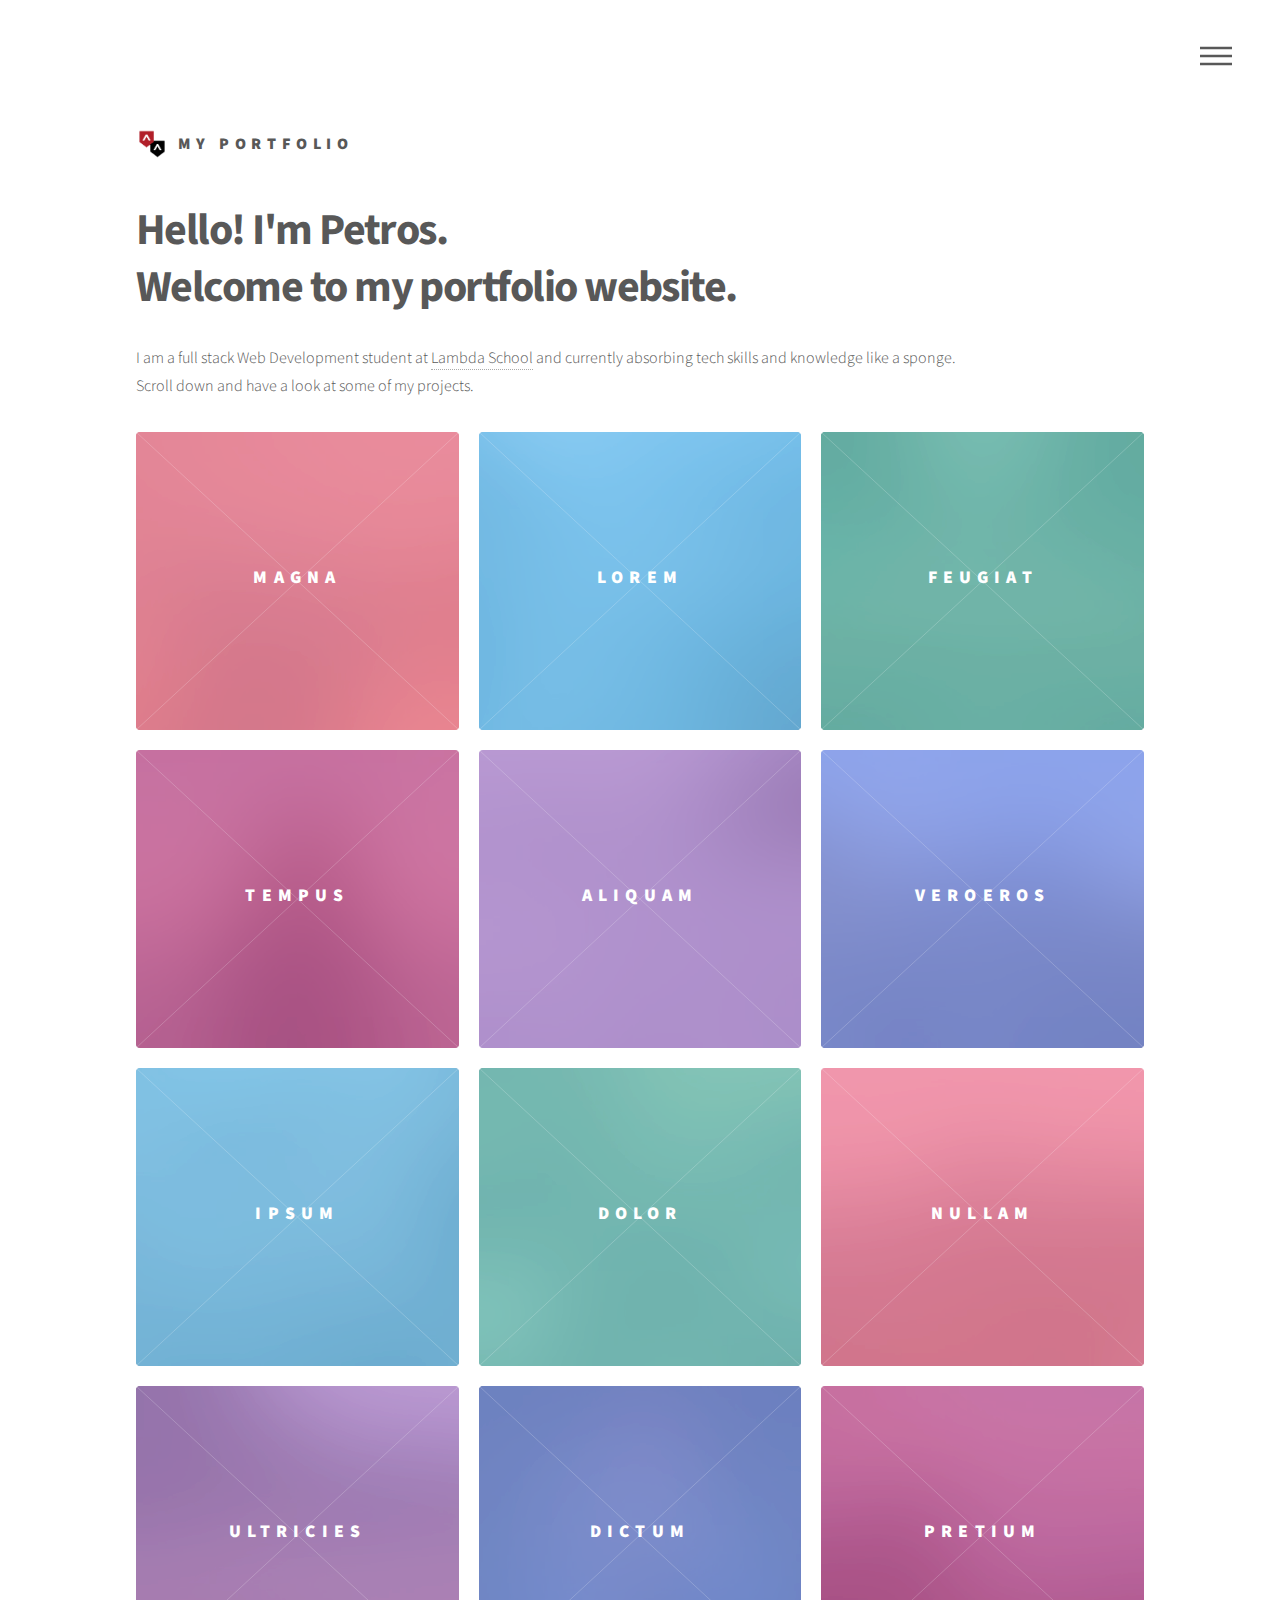
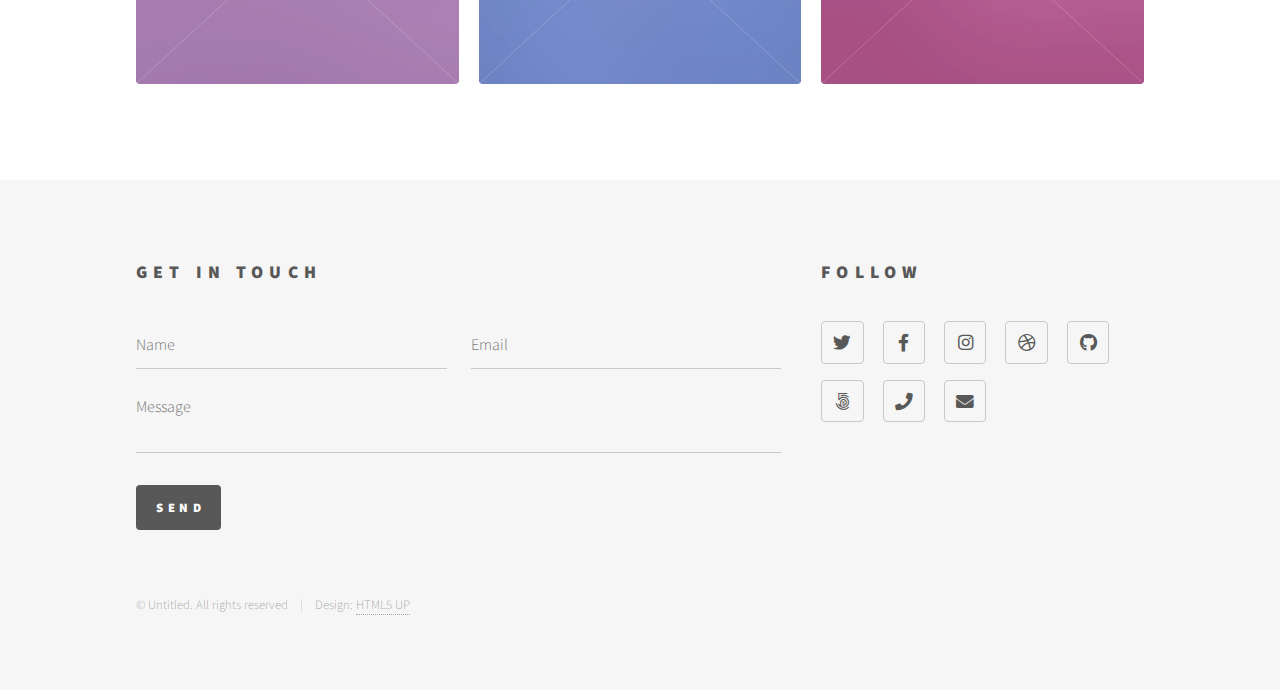
==== project/index.html @ 6c306a92 "Portfolio Website partially finished" ====
<!DOCTYPE HTML>
<!--
	Phantom by HTML5 UP
	html5up.net | @ajlkn
	Free for personal and commercial use under the CCA 3.0 license (html5up.net/license)
-->
<html>
	<head>
		<title>Petros Demetriou | My Portfolio</title>
		<meta charset="utf-8" />
		<meta name="viewport" content="width=device-width, initial-scale=1, user-scalable=no" />
		<link rel="stylesheet" href="assets/css/main.css" />
		<noscript><link rel="stylesheet" href="assets/css/noscript.css" /></noscript>
	</head>
	<body class="is-preload">
		<!-- Wrapper -->
			<div id="wrapper">

				<!-- Header -->
					<header id="header">
						<div class="inner">

							<!-- Logo -->
								<a href="index.html" class="logo">
									<span class="symbol"><img src="images/codelogo.png" alt="Logo" /></span><span class="title">My Portfolio</span>
								</a>

							<!-- Nav -->
								<nav>
									<ul>
										<li><a href="#menu">Menu</a></li>
									</ul>
								</nav>

						</div>
					</header>

				<!-- Menu -->
					<nav id="menu">
						<h2>Menu</h2>
						<ul>
							<li><a href="index.html">Home</a></li>
							<li><a href="generic.html">About</a></li>
							<li><a href="generic.html">Work</a></li>
							<!-- <li><a href="generic.html">Consequr</a></li> -->
							<li><a href="elements.html">Contact</a></li>
						</ul>
					</nav>

				<!-- Main -->
					<div id="main">
						<div class="inner">
							<header>
								<h1>Hello! I'm Petros.<br>Welcome to my portfolio website.</h1>
								<p>I am a full stack Web Development student at <a href="https://lambdaschool.com/" target="blank">Lambda School</a> and currently absorbing tech skills and knowledge like a sponge.<br>Scroll down and have a look at some of my projects.</p>
							</header>
							<section class="tiles">
								<article class="style1">
									<span class="image">
										<img src="images/pic01.jpg" alt="" />
									</span>
									<a href="generic.html">
										<h2>Magna</h2>
										<div class="content">
											<p>Sed nisl arcu euismod sit amet nisi lorem etiam dolor veroeros et feugiat.</p>
										</div>
									</a>
								</article>
								<article class="style2">
									<span class="image">
										<img src="images/pic02.jpg" alt="" />
									</span>
									<a href="generic.html">
										<h2>Lorem</h2>
										<div class="content">
											<p>Sed nisl arcu euismod sit amet nisi lorem etiam dolor veroeros et feugiat.</p>
										</div>
									</a>
								</article>
								<article class="style3">
									<span class="image">
										<img src="images/pic03.jpg" alt="" />
									</span>
									<a href="generic.html">
										<h2>Feugiat</h2>
										<div class="content">
											<p>Sed nisl arcu euismod sit amet nisi lorem etiam dolor veroeros et feugiat.</p>
										</div>
									</a>
								</article>
								<article class="style4">
									<span class="image">
										<img src="images/pic04.jpg" alt="" />
									</span>
									<a href="generic.html">
										<h2>Tempus</h2>
										<div class="content">
											<p>Sed nisl arcu euismod sit amet nisi lorem etiam dolor veroeros et feugiat.</p>
										</div>
									</a>
								</article>
								<article class="style5">
									<span class="image">
										<img src="images/pic05.jpg" alt="" />
									</span>
									<a href="generic.html">
										<h2>Aliquam</h2>
										<div class="content">
											<p>Sed nisl arcu euismod sit amet nisi lorem etiam dolor veroeros et feugiat.</p>
										</div>
									</a>
								</article>
								<article class="style6">
									<span class="image">
										<img src="images/pic06.jpg" alt="" />
									</span>
									<a href="generic.html">
										<h2>Veroeros</h2>
										<div class="content">
											<p>Sed nisl arcu euismod sit amet nisi lorem etiam dolor veroeros et feugiat.</p>
										</div>
									</a>
								</article>
								<article class="style2">
									<span class="image">
										<img src="images/pic07.jpg" alt="" />
									</span>
									<a href="generic.html">
										<h2>Ipsum</h2>
										<div class="content">
											<p>Sed nisl arcu euismod sit amet nisi lorem etiam dolor veroeros et feugiat.</p>
										</div>
									</a>
								</article>
								<article class="style3">
									<span class="image">
										<img src="images/pic08.jpg" alt="" />
									</span>
									<a href="generic.html">
										<h2>Dolor</h2>
										<div class="content">
											<p>Sed nisl arcu euismod sit amet nisi lorem etiam dolor veroeros et feugiat.</p>
										</div>
									</a>
								</article>
								<article class="style1">
									<span class="image">
										<img src="images/pic09.jpg" alt="" />
									</span>
									<a href="generic.html">
										<h2>Nullam</h2>
										<div class="content">
											<p>Sed nisl arcu euismod sit amet nisi lorem etiam dolor veroeros et feugiat.</p>
										</div>
									</a>
								</article>
								<article class="style5">
									<span class="image">
										<img src="images/pic10.jpg" alt="" />
									</span>
									<a href="generic.html">
										<h2>Ultricies</h2>
										<div class="content">
											<p>Sed nisl arcu euismod sit amet nisi lorem etiam dolor veroeros et feugiat.</p>
										</div>
									</a>
								</article>
								<article class="style6">
									<span class="image">
										<img src="images/pic11.jpg" alt="" />
									</span>
									<a href="generic.html">
										<h2>Dictum</h2>
										<div class="content">
											<p>Sed nisl arcu euismod sit amet nisi lorem etiam dolor veroeros et feugiat.</p>
										</div>
									</a>
								</article>
								<article class="style4">
									<span class="image">
										<img src="images/pic12.jpg" alt="" />
									</span>
									<a href="generic.html">
										<h2>Pretium</h2>
										<div class="content">
											<p>Sed nisl arcu euismod sit amet nisi lorem etiam dolor veroeros et feugiat.</p>
										</div>
									</a>
								</article>
							</section>
						</div>
					</div>

				<!-- Footer -->
					<footer id="footer">
						<div class="inner">
							<section>
								<h2>Get in touch</h2>
								<form method="post" action="#">
									<div class="fields">
										<div class="field half">
											<input type="text" name="name" id="name" placeholder="Name" />
										</div>
										<div class="field half">
											<input type="email" name="email" id="email" placeholder="Email" />
										</div>
										<div class="field">
											<textarea name="message" id="message" placeholder="Message"></textarea>
										</div>
									</div>
									<ul class="actions">
										<li><input type="submit" value="Send" class="primary" /></li>
									</ul>
								</form>
							</section>
							<section>
								<h2>Follow</h2>
								<ul class="icons">
									<li><a href="#" class="icon brands style2 fa-twitter"><span class="label">Twitter</span></a></li>
									<li><a href="#" class="icon brands style2 fa-facebook-f"><span class="label">Facebook</span></a></li>
									<li><a href="#" class="icon brands style2 fa-instagram"><span class="label">Instagram</span></a></li>
									<li><a href="#" class="icon brands style2 fa-dribbble"><span class="label">Dribbble</span></a></li>
									<li><a href="#" class="icon brands style2 fa-github"><span class="label">GitHub</span></a></li>
									<li><a href="#" class="icon brands style2 fa-500px"><span class="label">500px</span></a></li>
									<li><a href="#" class="icon solid style2 fa-phone"><span class="label">Phone</span></a></li>
									<li><a href="#" class="icon solid style2 fa-envelope"><span class="label">Email</span></a></li>
								</ul>
							</section>
							<ul class="copyright">
								<li>&copy; Untitled. All rights reserved</li><li>Design: <a href="http://html5up.net">HTML5 UP</a></li>
							</ul>
						</div>
					</footer>

			</div>

		<!-- Scripts -->
			<script src="assets/js/jquery.min.js"></script>
			<script src="assets/js/browser.min.js"></script>
			<script src="assets/js/breakpoints.min.js"></script>
			<script src="assets/js/util.js"></script>
			<script src="assets/js/main.js"></script>

	</body>
</html>
---- project/assets/css/main.css ----
@import url(fontawesome-all.min.css);
@import url("https://fonts.googleapis.com/css?family=Source+Sans+Pro:300,700,900");

/*
	Phantom by HTML5 UP
	html5up.net | @ajlkn
	Free for personal and commercial use under the CCA 3.0 license (html5up.net/license)
*/

html, body, div, span, applet, object,
iframe, h1, h2, h3, h4, h5, h6, p, blockquote,
pre, a, abbr, acronym, address, big, cite,
code, del, dfn, em, img, ins, kbd, q, s, samp,
small, strike, strong, sub, sup, tt, var, b,
u, i, center, dl, dt, dd, ol, ul, li, fieldset,
form, label, legend, table, caption, tbody,
tfoot, thead, tr, th, td, article, aside,
canvas, details, embed, figure, figcaption,
footer, header, hgroup, menu, nav, output, ruby,
section, summary, time, mark, audio, video {
	margin: 0;
	padding: 0;
	border: 0;
	font-size: 100%;
	font: inherit;
	vertical-align: baseline;}

article, aside, details, figcaption, figure,
footer, header, hgroup, menu, nav, section {
	display: block;}

body {
	line-height: 1;
}

ol, ul {
	list-style: none;
}

blockquote, q {
	quotes: none;
}

	blockquote:before, blockquote:after, q:before, q:after {
		content: '';
		content: none;
	}

table {
	border-collapse: collapse;
	border-spacing: 0;
}

body {
	-webkit-text-size-adjust: none;
}

mark {
	background-color: transparent;
	color: inherit;
}

input::-moz-focus-inner {
	border: 0;
	padding: 0;
}

input, select, textarea {
	-moz-appearance: none;
	-webkit-appearance: none;
	-ms-appearance: none;
	appearance: none;
}

/* Basic */

	@-ms-viewport {
		width: device-width;
	}

	body {
		-ms-overflow-style: scrollbar;
	}

	@media screen and (max-width: 480px) {

		html, body {
			min-width: 320px;
		}

	}

	html {
		box-sizing: border-box;
	}

	*, *:before, *:after {
		box-sizing: inherit;
	}

	body {
		background: #ffffff;
	}

		body.is-preload *, body.is-preload *:before, body.is-preload *:after {
			-moz-animation: none !important;
			-webkit-animation: none !important;
			-ms-animation: none !important;
			animation: none !important;
			-moz-transition: none !important;
			-webkit-transition: none !important;
			-ms-transition: none !important;
			transition: none !important;
		}

/* Type */

	body, input, select, textarea {
		color: #585858;
		font-family: "Source Sans Pro", Helvetica, sans-serif;
		font-size: 16pt;
		font-weight: 300;
		line-height: 1.75;
	}

		@media screen and (max-width: 1680px) {

			body, input, select, textarea {
				font-size: 14pt;
			}

		}

		@media screen and (max-width: 1280px) {

			body, input, select, textarea {
				font-size: 12pt;
			}

		}

	a {
		-moz-transition: border-bottom-color 0.2s ease, color 0.2s ease;
		-webkit-transition: border-bottom-color 0.2s ease, color 0.2s ease;
		-ms-transition: border-bottom-color 0.2s ease, color 0.2s ease;
		transition: border-bottom-color 0.2s ease, color 0.2s ease;
		text-decoration: none;
		color: #585858;
		border-bottom: dotted 1px rgba(88, 88, 88, 0.5);
	}

		a:hover {
			border-bottom-color: transparent;
			color: #f2849e !important;
		}

	strong, b {
		font-weight: 900;
	}

	em, i {
		font-style: italic;
	}

	p {
		margin: 0 0 2em 0;
	}

	h1 {
		font-size: 2.75em;
		font-weight: 700;
		line-height: 1.3;
		margin: 0 0 1em 0;
		letter-spacing: -0.035em;
	}

		h1 a {
			color: inherit;
		}

		@media screen and (max-width: 736px) {

			h1 {
				font-size: 2em;
				margin: 0 0 1em 0;
			}

		}

		@media screen and (max-width: 360px) {

			h1 {
				font-size: 1.75em;
			}

		}

	h2, h3, h4, h5, h6 {
		font-weight: 900;
		line-height: 1.5;
		margin: 0 0 2em 0;
		text-transform: uppercase;
		letter-spacing: 0.35em;
	}

		h2 a, h3 a, h4 a, h5 a, h6 a {
			color: inherit;
		}

	h2 {
		font-size: 1.1em;
	}

	h3 {
		font-size: 1em;
	}

	h4 {
		font-size: 0.8em;
	}

	h5 {
		font-size: 0.8em;
	}

	h6 {
		font-size: 0.8em;
	}

	@media screen and (max-width: 980px) {

		h1 br, h2 br, h3 br, h4 br, h5 br, h6 br {
			display: none;
		}

	}

	@media screen and (max-width: 736px) {

		h2 {
			font-size: 1em;
		}

		h3 {
			font-size: 0.8em;
		}

	}

	sub {
		font-size: 0.8em;
		position: relative;
		top: 0.5em;
	}

	sup {
		font-size: 0.8em;
		position: relative;
		top: -0.5em;
	}

	blockquote {
		border-left: solid 4px #c9c9c9;
		font-style: italic;
		margin: 0 0 2em 0;
		padding: 0.5em 0 0.5em 2em;
	}

	code {
		background: rgba(144, 144, 144, 0.075);
		border-radius: 4px;
		border: solid 1px #c9c9c9;
		font-family: "Courier New", monospace;
		font-size: 0.9em;
		margin: 0 0.25em;
		padding: 0.25em 0.65em;
	}

	pre {
		-webkit-overflow-scrolling: touch;
		font-family: "Courier New", monospace;
		font-size: 0.9em;
		margin: 0 0 2em 0;
	}

		pre code {
			display: block;
			line-height: 1.75;
			padding: 1em 1.5em;
			overflow-x: auto;
		}

	hr {
		border: 0;
		border-bottom: solid 1px #c9c9c9;
		margin: 2em 0;
	}

		hr.major {
			margin: 3em 0;
		}

	.align-left {
		text-align: left;
	}

	.align-center {
		text-align: center;
	}

	.align-right {
		text-align: right;
	}

/* Row */

	.row {
		display: flex;
		flex-wrap: wrap;
		box-sizing: border-box;
		align-items: stretch;
	}

		.row > * {
			box-sizing: border-box;
		}

		.row.gtr-uniform > * > :last-child {
			margin-bottom: 0;
		}

		.row.aln-left {
			justify-content: flex-start;
		}

		.row.aln-center {
			justify-content: center;
		}

		.row.aln-right {
			justify-content: flex-end;
		}

		.row.aln-top {
			align-items: flex-start;
		}

		.row.aln-middle {
			align-items: center;
		}

		.row.aln-bottom {
			align-items: flex-end;
		}

		.row > .imp {
			order: -1;
		}

		.row > .col-1 {
			width: 8.33333%;
		}

		.row > .off-1 {
			margin-left: 8.33333%;
		}

		.row > .col-2 {
			width: 16.66667%;
		}

		.row > .off-2 {
			margin-left: 16.66667%;
		}

		.row > .col-3 {
			width: 25%;
		}

		.row > .off-3 {
			margin-left: 25%;
		}

		.row > .col-4 {
			width: 33.33333%;
		}

		.row > .off-4 {
			margin-left: 33.33333%;
		}

		.row > .col-5 {
			width: 41.66667%;
		}

		.row > .off-5 {
			margin-left: 41.66667%;
		}

		.row > .col-6 {
			width: 50%;
		}

		.row > .off-6 {
			margin-left: 50%;
		}

		.row > .col-7 {
			width: 58.33333%;
		}

		.row > .off-7 {
			margin-left: 58.33333%;
		}

		.row > .col-8 {
			width: 66.66667%;
		}

		.row > .off-8 {
			margin-left: 66.66667%;
		}

		.row > .col-9 {
			width: 75%;
		}

		.row > .off-9 {
			margin-left: 75%;
		}

		.row > .col-10 {
			width: 83.33333%;
		}

		.row > .off-10 {
			margin-left: 83.33333%;
		}

		.row > .col-11 {
			width: 91.66667%;
		}

		.row > .off-11 {
			margin-left: 91.66667%;
		}

		.row > .col-12 {
			width: 100%;
		}

		.row > .off-12 {
			margin-left: 100%;
		}

		.row.gtr-0 {
			margin-top: 0;
			margin-left: 0em;
		}

			.row.gtr-0 > * {
				padding: 0 0 0 0em;
			}

			.row.gtr-0.gtr-uniform {
				margin-top: 0em;
			}

				.row.gtr-0.gtr-uniform > * {
					padding-top: 0em;
				}

		.row.gtr-25 {
			margin-top: 0;
			margin-left: -0.5em;
		}

			.row.gtr-25 > * {
				padding: 0 0 0 0.5em;
			}

			.row.gtr-25.gtr-uniform {
				margin-top: -0.5em;
			}

				.row.gtr-25.gtr-uniform > * {
					padding-top: 0.5em;
				}

		.row.gtr-50 {
			margin-top: 0;
			margin-left: -1em;
		}

			.row.gtr-50 > * {
				padding: 0 0 0 1em;
			}

			.row.gtr-50.gtr-uniform {
				margin-top: -1em;
			}

				.row.gtr-50.gtr-uniform > * {
					padding-top: 1em;
				}

		.row {
			margin-top: 0;
			margin-left: -2em;
		}

			.row > * {
				padding: 0 0 0 2em;
			}

			.row.gtr-uniform {
				margin-top: -2em;
			}

				.row.gtr-uniform > * {
					padding-top: 2em;
				}

		.row.gtr-150 {
			margin-top: 0;
			margin-left: -3em;
		}

			.row.gtr-150 > * {
				padding: 0 0 0 3em;
			}

			.row.gtr-150.gtr-uniform {
				margin-top: -3em;
			}

				.row.gtr-150.gtr-uniform > * {
					padding-top: 3em;
				}

		.row.gtr-200 {
			margin-top: 0;
			margin-left: -4em;
		}

			.row.gtr-200 > * {
				padding: 0 0 0 4em;
			}

			.row.gtr-200.gtr-uniform {
				margin-top: -4em;
			}

				.row.gtr-200.gtr-uniform > * {
					padding-top: 4em;
				}

		@media screen and (max-width: 1680px) {

			.row {
				display: flex;
				flex-wrap: wrap;
				box-sizing: border-box;
				align-items: stretch;
			}

				.row > * {
					box-sizing: border-box;
				}

				.row.gtr-uniform > * > :last-child {
					margin-bottom: 0;
				}

				.row.aln-left {
					justify-content: flex-start;
				}

				.row.aln-center {
					justify-content: center;
				}

				.row.aln-right {
					justify-content: flex-end;
				}

				.row.aln-top {
					align-items: flex-start;
				}

				.row.aln-middle {
					align-items: center;
				}

				.row.aln-bottom {
					align-items: flex-end;
				}

				.row > .imp-xlarge {
					order: -1;
				}

				.row > .col-1-xlarge {
					width: 8.33333%;
				}

				.row > .off-1-xlarge {
					margin-left: 8.33333%;
				}

				.row > .col-2-xlarge {
					width: 16.66667%;
				}

				.row > .off-2-xlarge {
					margin-left: 16.66667%;
				}

				.row > .col-3-xlarge {
					width: 25%;
				}

				.row > .off-3-xlarge {
					margin-left: 25%;
				}

				.row > .col-4-xlarge {
					width: 33.33333%;
				}

				.row > .off-4-xlarge {
					margin-left: 33.33333%;
				}

				.row > .col-5-xlarge {
					width: 41.66667%;
				}

				.row > .off-5-xlarge {
					margin-left: 41.66667%;
				}

				.row > .col-6-xlarge {
					width: 50%;
				}

				.row > .off-6-xlarge {
					margin-left: 50%;
				}

				.row > .col-7-xlarge {
					width: 58.33333%;
				}

				.row > .off-7-xlarge {
					margin-left: 58.33333%;
				}

				.row > .col-8-xlarge {
					width: 66.66667%;
				}

				.row > .off-8-xlarge {
					margin-left: 66.66667%;
				}

				.row > .col-9-xlarge {
					width: 75%;
				}

				.row > .off-9-xlarge {
					margin-left: 75%;
				}

				.row > .col-10-xlarge {
					width: 83.33333%;
				}

				.row > .off-10-xlarge {
					margin-left: 83.33333%;
				}

				.row > .col-11-xlarge {
					width: 91.66667%;
				}

				.row > .off-11-xlarge {
					margin-left: 91.66667%;
				}

				.row > .col-12-xlarge {
					width: 100%;
				}

				.row > .off-12-xlarge {
					margin-left: 100%;
				}

				.row.gtr-0 {
					margin-top: 0;
					margin-left: 0em;
				}

					.row.gtr-0 > * {
						padding: 0 0 0 0em;
					}

					.row.gtr-0.gtr-uniform {
						margin-top: 0em;
					}

						.row.gtr-0.gtr-uniform > * {
							padding-top: 0em;
						}

				.row.gtr-25 {
					margin-top: 0;
					margin-left: -0.5em;
				}

					.row.gtr-25 > * {
						padding: 0 0 0 0.5em;
					}

					.row.gtr-25.gtr-uniform {
						margin-top: -0.5em;
					}

						.row.gtr-25.gtr-uniform > * {
							padding-top: 0.5em;
						}

				.row.gtr-50 {
					margin-top: 0;
					margin-left: -1em;
				}

					.row.gtr-50 > * {
						padding: 0 0 0 1em;
					}

					.row.gtr-50.gtr-uniform {
						margin-top: -1em;
					}

						.row.gtr-50.gtr-uniform > * {
							padding-top: 1em;
						}

				.row {
					margin-top: 0;
					margin-left: -2em;
				}

					.row > * {
						padding: 0 0 0 2em;
					}

					.row.gtr-uniform {
						margin-top: -2em;
					}

						.row.gtr-uniform > * {
							padding-top: 2em;
						}

				.row.gtr-150 {
					margin-top: 0;
					margin-left: -3em;
				}

					.row.gtr-150 > * {
						padding: 0 0 0 3em;
					}

					.row.gtr-150.gtr-uniform {
						margin-top: -3em;
					}

						.row.gtr-150.gtr-uniform > * {
							padding-top: 3em;
						}

				.row.gtr-200 {
					margin-top: 0;
					margin-left: -4em;
				}

					.row.gtr-200 > * {
						padding: 0 0 0 4em;
					}

					.row.gtr-200.gtr-uniform {
						margin-top: -4em;
					}

						.row.gtr-200.gtr-uniform > * {
							padding-top: 4em;
						}

		}

		@media screen and (max-width: 1280px) {

			.row {
				display: flex;
				flex-wrap: wrap;
				box-sizing: border-box;
				align-items: stretch;
			}

				.row > * {
					box-sizing: border-box;
				}

				.row.gtr-uniform > * > :last-child {
					margin-bottom: 0;
				}

				.row.aln-left {
					justify-content: flex-start;
				}

				.row.aln-center {
					justify-content: center;
				}

				.row.aln-right {
					justify-content: flex-end;
				}

				.row.aln-top {
					align-items: flex-start;
				}

				.row.aln-middle {
					align-items: center;
				}

				.row.aln-bottom {
					align-items: flex-end;
				}

				.row > .imp-large {
					order: -1;
				}

				.row > .col-1-large {
					width: 8.33333%;
				}

				.row > .off-1-large {
					margin-left: 8.33333%;
				}

				.row > .col-2-large {
					width: 16.66667%;
				}

				.row > .off-2-large {
					margin-left: 16.66667%;
				}

				.row > .col-3-large {
					width: 25%;
				}

				.row > .off-3-large {
					margin-left: 25%;
				}

				.row > .col-4-large {
					width: 33.33333%;
				}

				.row > .off-4-large {
					margin-left: 33.33333%;
				}

				.row > .col-5-large {
					width: 41.66667%;
				}

				.row > .off-5-large {
					margin-left: 41.66667%;
				}

				.row > .col-6-large {
					width: 50%;
				}

				.row > .off-6-large {
					margin-left: 50%;
				}

				.row > .col-7-large {
					width: 58.33333%;
				}

				.row > .off-7-large {
					margin-left: 58.33333%;
				}

				.row > .col-8-large {
					width: 66.66667%;
				}

				.row > .off-8-large {
					margin-left: 66.66667%;
				}

				.row > .col-9-large {
					width: 75%;
				}

				.row > .off-9-large {
					margin-left: 75%;
				}

				.row > .col-10-large {
					width: 83.33333%;
				}

				.row > .off-10-large {
					margin-left: 83.33333%;
				}

				.row > .col-11-large {
					width: 91.66667%;
				}

				.row > .off-11-large {
					margin-left: 91.66667%;
				}

				.row > .col-12-large {
					width: 100%;
				}

				.row > .off-12-large {
					margin-left: 100%;
				}

				.row.gtr-0 {
					margin-top: 0;
					margin-left: 0em;
				}

					.row.gtr-0 > * {
						padding: 0 0 0 0em;
					}

					.row.gtr-0.gtr-uniform {
						margin-top: 0em;
					}

						.row.gtr-0.gtr-uniform > * {
							padding-top: 0em;
						}

				.row.gtr-25 {
					margin-top: 0;
					margin-left: -0.5em;
				}

					.row.gtr-25 > * {
						padding: 0 0 0 0.5em;
					}

					.row.gtr-25.gtr-uniform {
						margin-top: -0.5em;
					}

						.row.gtr-25.gtr-uniform > * {
							padding-top: 0.5em;
						}

				.row.gtr-50 {
					margin-top: 0;
					margin-left: -1em;
				}

					.row.gtr-50 > * {
						padding: 0 0 0 1em;
					}

					.row.gtr-50.gtr-uniform {
						margin-top: -1em;
					}

						.row.gtr-50.gtr-uniform > * {
							padding-top: 1em;
						}

				.row {
					margin-top: 0;
					margin-left: -2em;
				}

					.row > * {
						padding: 0 0 0 2em;
					}

					.row.gtr-uniform {
						margin-top: -2em;
					}

						.row.gtr-uniform > * {
							padding-top: 2em;
						}

				.row.gtr-150 {
					margin-top: 0;
					margin-left: -3em;
				}

					.row.gtr-150 > * {
						padding: 0 0 0 3em;
					}

					.row.gtr-150.gtr-uniform {
						margin-top: -3em;
					}

						.row.gtr-150.gtr-uniform > * {
							padding-top: 3em;
						}

				.row.gtr-200 {
					margin-top: 0;
					margin-left: -4em;
				}

					.row.gtr-200 > * {
						padding: 0 0 0 4em;
					}

					.row.gtr-200.gtr-uniform {
						margin-top: -4em;
					}

						.row.gtr-200.gtr-uniform > * {
							padding-top: 4em;
						}

		}

		@media screen and (max-width: 980px) {

			.row {
				display: flex;
				flex-wrap: wrap;
				box-sizing: border-box;
				align-items: stretch;
			}

				.row > * {
					box-sizing: border-box;
				}

				.row.gtr-uniform > * > :last-child {
					margin-bottom: 0;
				}

				.row.aln-left {
					justify-content: flex-start;
				}

				.row.aln-center {
					justify-content: center;
				}

				.row.aln-right {
					justify-content: flex-end;
				}

				.row.aln-top {
					align-items: flex-start;
				}

				.row.aln-middle {
					align-items: center;
				}

				.row.aln-bottom {
					align-items: flex-end;
				}

				.row > .imp-medium {
					order: -1;
				}

				.row > .col-1-medium {
					width: 8.33333%;
				}

				.row > .off-1-medium {
					margin-left: 8.33333%;
				}

				.row > .col-2-medium {
					width: 16.66667%;
				}

				.row > .off-2-medium {
					margin-left: 16.66667%;
				}

				.row > .col-3-medium {
					width: 25%;
				}

				.row > .off-3-medium {
					margin-left: 25%;
				}

				.row > .col-4-medium {
					width: 33.33333%;
				}

				.row > .off-4-medium {
					margin-left: 33.33333%;
				}

				.row > .col-5-medium {
					width: 41.66667%;
				}

				.row > .off-5-medium {
					margin-left: 41.66667%;
				}

				.row > .col-6-medium {
					width: 50%;
				}

				.row > .off-6-medium {
					margin-left: 50%;
				}

				.row > .col-7-medium {
					width: 58.33333%;
				}

				.row > .off-7-medium {
					margin-left: 58.33333%;
				}

				.row > .col-8-medium {
					width: 66.66667%;
				}

				.row > .off-8-medium {
					margin-left: 66.66667%;
				}

				.row > .col-9-medium {
					width: 75%;
				}

				.row > .off-9-medium {
					margin-left: 75%;
				}

				.row > .col-10-medium {
					width: 83.33333%;
				}

				.row > .off-10-medium {
					margin-left: 83.33333%;
				}

				.row > .col-11-medium {
					width: 91.66667%;
				}

				.row > .off-11-medium {
					margin-left: 91.66667%;
				}

				.row > .col-12-medium {
					width: 100%;
				}

				.row > .off-12-medium {
					margin-left: 100%;
				}

				.row.gtr-0 {
					margin-top: 0;
					margin-left: 0em;
				}

					.row.gtr-0 > * {
						padding: 0 0 0 0em;
					}

					.row.gtr-0.gtr-uniform {
						margin-top: 0em;
					}

						.row.gtr-0.gtr-uniform > * {
							padding-top: 0em;
						}

				.row.gtr-25 {
					margin-top: 0;
					margin-left: -0.375em;
				}

					.row.gtr-25 > * {
						padding: 0 0 0 0.375em;
					}

					.row.gtr-25.gtr-uniform {
						margin-top: -0.375em;
					}

						.row.gtr-25.gtr-uniform > * {
							padding-top: 0.375em;
						}

				.row.gtr-50 {
					margin-top: 0;
					margin-left: -0.75em;
				}

					.row.gtr-50 > * {
						padding: 0 0 0 0.75em;
					}

					.row.gtr-50.gtr-uniform {
						margin-top: -0.75em;
					}

						.row.gtr-50.gtr-uniform > * {
							padding-top: 0.75em;
						}

				.row {
					margin-top: 0;
					margin-left: -1.5em;
				}

					.row > * {
						padding: 0 0 0 1.5em;
					}

					.row.gtr-uniform {
						margin-top: -1.5em;
					}

						.row.gtr-uniform > * {
							padding-top: 1.5em;
						}

				.row.gtr-150 {
					margin-top: 0;
					margin-left: -2.25em;
				}

					.row.gtr-150 > * {
						padding: 0 0 0 2.25em;
					}

					.row.gtr-150.gtr-uniform {
						margin-top: -2.25em;
					}

						.row.gtr-150.gtr-uniform > * {
							padding-top: 2.25em;
						}

				.row.gtr-200 {
					margin-top: 0;
					margin-left: -3em;
				}

					.row.gtr-200 > * {
						padding: 0 0 0 3em;
					}

					.row.gtr-200.gtr-uniform {
						margin-top: -3em;
					}

						.row.gtr-200.gtr-uniform > * {
							padding-top: 3em;
						}

		}

		@media screen and (max-width: 736px) {

			.row {
				display: flex;
				flex-wrap: wrap;
				box-sizing: border-box;
				align-items: stretch;
			}

				.row > * {
					box-sizing: border-box;
				}

				.row.gtr-uniform > * > :last-child {
					margin-bottom: 0;
				}

				.row.aln-left {
					justify-content: flex-start;
				}

				.row.aln-center {
					justify-content: center;
				}

				.row.aln-right {
					justify-content: flex-end;
				}

				.row.aln-top {
					align-items: flex-start;
				}

				.row.aln-middle {
					align-items: center;
				}

				.row.aln-bottom {
					align-items: flex-end;
				}

				.row > .imp-small {
					order: -1;
				}

				.row > .col-1-small {
					width: 8.33333%;
				}

				.row > .off-1-small {
					margin-left: 8.33333%;
				}

				.row > .col-2-small {
					width: 16.66667%;
				}

				.row > .off-2-small {
					margin-left: 16.66667%;
				}

				.row > .col-3-small {
					width: 25%;
				}

				.row > .off-3-small {
					margin-left: 25%;
				}

				.row > .col-4-small {
					width: 33.33333%;
				}

				.row > .off-4-small {
					margin-left: 33.33333%;
				}

				.row > .col-5-small {
					width: 41.66667%;
				}

				.row > .off-5-small {
					margin-left: 41.66667%;
				}

				.row > .col-6-small {
					width: 50%;
				}

				.row > .off-6-small {
					margin-left: 50%;
				}

				.row > .col-7-small {
					width: 58.33333%;
				}

				.row > .off-7-small {
					margin-left: 58.33333%;
				}

				.row > .col-8-small {
					width: 66.66667%;
				}

				.row > .off-8-small {
					margin-left: 66.66667%;
				}

				.row > .col-9-small {
					width: 75%;
				}

				.row > .off-9-small {
					margin-left: 75%;
				}

				.row > .col-10-small {
					width: 83.33333%;
				}

				.row > .off-10-small {
					margin-left: 83.33333%;
				}

				.row > .col-11-small {
					width: 91.66667%;
				}

				.row > .off-11-small {
					margin-left: 91.66667%;
				}

				.row > .col-12-small {
					width: 100%;
				}

				.row > .off-12-small {
					margin-left: 100%;
				}

				.row.gtr-0 {
					margin-top: 0;
					margin-left: 0em;
				}

					.row.gtr-0 > * {
						padding: 0 0 0 0em;
					}

					.row.gtr-0.gtr-uniform {
						margin-top: 0em;
					}

						.row.gtr-0.gtr-uniform > * {
							padding-top: 0em;
						}

				.row.gtr-25 {
					margin-top: 0;
					margin-left: -0.25em;
				}

					.row.gtr-25 > * {
						padding: 0 0 0 0.25em;
					}

					.row.gtr-25.gtr-uniform {
						margin-top: -0.25em;
					}

						.row.gtr-25.gtr-uniform > * {
							padding-top: 0.25em;
						}

				.row.gtr-50 {
					margin-top: 0;
					margin-left: -0.5em;
				}

					.row.gtr-50 > * {
						padding: 0 0 0 0.5em;
					}

					.row.gtr-50.gtr-uniform {
						margin-top: -0.5em;
					}

						.row.gtr-50.gtr-uniform > * {
							padding-top: 0.5em;
						}

				.row {
					margin-top: 0;
					margin-left: -1em;
				}

					.row > * {
						padding: 0 0 0 1em;
					}

					.row.gtr-uniform {
						margin-top: -1em;
					}

						.row.gtr-uniform > * {
							padding-top: 1em;
						}

				.row.gtr-150 {
					margin-top: 0;
					margin-left: -1.5em;
				}

					.row.gtr-150 > * {
						padding: 0 0 0 1.5em;
					}

					.row.gtr-150.gtr-uniform {
						margin-top: -1.5em;
					}

						.row.gtr-150.gtr-uniform > * {
							padding-top: 1.5em;
						}

				.row.gtr-200 {
					margin-top: 0;
					margin-left: -2em;
				}

					.row.gtr-200 > * {
						padding: 0 0 0 2em;
					}

					.row.gtr-200.gtr-uniform {
						margin-top: -2em;
					}

						.row.gtr-200.gtr-uniform > * {
							padding-top: 2em;
						}

		}

		@media screen and (max-width: 480px) {

			.row {
				display: flex;
				flex-wrap: wrap;
				box-sizing: border-box;
				align-items: stretch;
			}

				.row > * {
					box-sizing: border-box;
				}

				.row.gtr-uniform > * > :last-child {
					margin-bottom: 0;
				}

				.row.aln-left {
					justify-content: flex-start;
				}

				.row.aln-center {
					justify-content: center;
				}

				.row.aln-right {
					justify-content: flex-end;
				}

				.row.aln-top {
					align-items: flex-start;
				}

				.row.aln-middle {
					align-items: center;
				}

				.row.aln-bottom {
					align-items: flex-end;
				}

				.row > .imp-xsmall {
					order: -1;
				}

				.row > .col-1-xsmall {
					width: 8.33333%;
				}

				.row > .off-1-xsmall {
					margin-left: 8.33333%;
				}

				.row > .col-2-xsmall {
					width: 16.66667%;
				}

				.row > .off-2-xsmall {
					margin-left: 16.66667%;
				}

				.row > .col-3-xsmall {
					width: 25%;
				}

				.row > .off-3-xsmall {
					margin-left: 25%;
				}

				.row > .col-4-xsmall {
					width: 33.33333%;
				}

				.row > .off-4-xsmall {
					margin-left: 33.33333%;
				}

				.row > .col-5-xsmall {
					width: 41.66667%;
				}

				.row > .off-5-xsmall {
					margin-left: 41.66667%;
				}

				.row > .col-6-xsmall {
					width: 50%;
				}

				.row > .off-6-xsmall {
					margin-left: 50%;
				}

				.row > .col-7-xsmall {
					width: 58.33333%;
				}

				.row > .off-7-xsmall {
					margin-left: 58.33333%;
				}

				.row > .col-8-xsmall {
					width: 66.66667%;
				}

				.row > .off-8-xsmall {
					margin-left: 66.66667%;
				}

				.row > .col-9-xsmall {
					width: 75%;
				}

				.row > .off-9-xsmall {
					margin-left: 75%;
				}

				.row > .col-10-xsmall {
					width: 83.33333%;
				}

				.row > .off-10-xsmall {
					margin-left: 83.33333%;
				}

				.row > .col-11-xsmall {
					width: 91.66667%;
				}

				.row > .off-11-xsmall {
					margin-left: 91.66667%;
				}

				.row > .col-12-xsmall {
					width: 100%;
				}

				.row > .off-12-xsmall {
					margin-left: 100%;
				}

				.row.gtr-0 {
					margin-top: 0;
					margin-left: 0em;
				}

					.row.gtr-0 > * {
						padding: 0 0 0 0em;
					}

					.row.gtr-0.gtr-uniform {
						margin-top: 0em;
					}

						.row.gtr-0.gtr-uniform > * {
							padding-top: 0em;
						}

				.row.gtr-25 {
					margin-top: 0;
					margin-left: -0.25em;
				}

					.row.gtr-25 > * {
						padding: 0 0 0 0.25em;
					}

					.row.gtr-25.gtr-uniform {
						margin-top: -0.25em;
					}

						.row.gtr-25.gtr-uniform > * {
							padding-top: 0.25em;
						}

				.row.gtr-50 {
					margin-top: 0;
					margin-left: -0.5em;
				}

					.row.gtr-50 > * {
						padding: 0 0 0 0.5em;
					}

					.row.gtr-50.gtr-uniform {
						margin-top: -0.5em;
					}

						.row.gtr-50.gtr-uniform > * {
							padding-top: 0.5em;
						}

				.row {
					margin-top: 0;
					margin-left: -1em;
				}

					.row > * {
						padding: 0 0 0 1em;
					}

					.row.gtr-uniform {
						margin-top: -1em;
					}

						.row.gtr-uniform > * {
							padding-top: 1em;
						}

				.row.gtr-150 {
					margin-top: 0;
					margin-left: -1.5em;
				}

					.row.gtr-150 > * {
						padding: 0 0 0 1.5em;
					}

					.row.gtr-150.gtr-uniform {
						margin-top: -1.5em;
					}

						.row.gtr-150.gtr-uniform > * {
							padding-top: 1.5em;
						}

				.row.gtr-200 {
					margin-top: 0;
					margin-left: -2em;
				}

					.row.gtr-200 > * {
						padding: 0 0 0 2em;
					}

					.row.gtr-200.gtr-uniform {
						margin-top: -2em;
					}

						.row.gtr-200.gtr-uniform > * {
							padding-top: 2em;
						}

		}

/* Section/Article */

	section.special, article.special {
		text-align: center;
	}

	header p {
		margin-top: -1em;
	}

	@media screen and (max-width: 736px) {

		header p {
			margin-top: 0;
		}

	}

/* Icon */

	.icon {
		text-decoration: none;
		border-bottom: none;
		position: relative;
	}

		.icon:before {
			-moz-osx-font-smoothing: grayscale;
			-webkit-font-smoothing: antialiased;
			display: inline-block;
			font-style: normal;
			font-variant: normal;
			text-rendering: auto;
			line-height: 1;
			text-transform: none !important;
			font-family: 'Font Awesome 5 Free';
			font-weight: 400;
		}

		.icon > .label {
			display: none;
		}

		.icon:before {
			line-height: inherit;
		}

		.icon.solid:before {
			font-weight: 900;
		}

		.icon.brands:before {
			font-family: 'Font Awesome 5 Brands';
		}

		.icon.style2 {
			-moz-transition: background-color 0.2s ease-in-out, color 0.2s ease-in-out, border-color 0.2s ease-in-out;
			-webkit-transition: background-color 0.2s ease-in-out, color 0.2s ease-in-out, border-color 0.2s ease-in-out;
			-ms-transition: background-color 0.2s ease-in-out, color 0.2s ease-in-out, border-color 0.2s ease-in-out;
			transition: background-color 0.2s ease-in-out, color 0.2s ease-in-out, border-color 0.2s ease-in-out;
			background-color: transparent;
			border: solid 1px #c9c9c9;
			border-radius: 4px;
			width: 2.65em;
			height: 2.65em;
			display: inline-block;
			text-align: center;
			line-height: 2.65em;
			color: inherit;
		}

			.icon.style2:before {
				font-size: 1.1em;
			}

			.icon.style2:hover {
				color: #f2849e;
				border-color: #f2849e;
			}

			.icon.style2:active {
				background-color: rgba(242, 132, 158, 0.1);
			}

/* List */

	ol {
		list-style: decimal;
		margin: 0 0 2em 0;
		padding-left: 1.25em;
	}

		ol li {
			padding-left: 0.25em;
		}

	ul {
		list-style: disc;
		margin: 0 0 2em 0;
		padding-left: 1em;
	}

		ul li {
			padding-left: 0.5em;
		}

		ul.alt {
			list-style: none;
			padding-left: 0;
		}

			ul.alt li {
				border-top: solid 1px #c9c9c9;
				padding: 0.5em 0;
			}

				ul.alt li:first-child {
					border-top: 0;
					padding-top: 0;
				}

	dl {
		margin: 0 0 2em 0;
	}

		dl dt {
			display: block;
			font-weight: 900;
			margin: 0 0 1em 0;
		}

		dl dd {
			margin-left: 2em;
		}

/* Actions */

	ul.actions {
		display: -moz-flex;
		display: -webkit-flex;
		display: -ms-flex;
		display: flex;
		cursor: default;
		list-style: none;
		margin-left: -1em;
		padding-left: 0;
	}

		ul.actions li {
			padding: 0 0 0 1em;
			vertical-align: middle;
		}

		ul.actions.special {
			-moz-justify-content: center;
			-webkit-justify-content: center;
			-ms-justify-content: center;
			justify-content: center;
			width: 100%;
			margin-left: 0;
		}

			ul.actions.special li:first-child {
				padding-left: 0;
			}

		ul.actions.stacked {
			-moz-flex-direction: column;
			-webkit-flex-direction: column;
			-ms-flex-direction: column;
			flex-direction: column;
			margin-left: 0;
		}

			ul.actions.stacked li {
				padding: 1.3em 0 0 0;
			}

				ul.actions.stacked li:first-child {
					padding-top: 0;
				}

		ul.actions.fit {
			width: calc(100% + 1em);
		}

			ul.actions.fit li {
				-moz-flex-grow: 1;
				-webkit-flex-grow: 1;
				-ms-flex-grow: 1;
				flex-grow: 1;
				-moz-flex-shrink: 1;
				-webkit-flex-shrink: 1;
				-ms-flex-shrink: 1;
				flex-shrink: 1;
				width: 100%;
			}

				ul.actions.fit li > * {
					width: 100%;
				}

			ul.actions.fit.stacked {
				width: 100%;
			}

		@media screen and (max-width: 480px) {

			ul.actions:not(.fixed) {
				-moz-flex-direction: column;
				-webkit-flex-direction: column;
				-ms-flex-direction: column;
				flex-direction: column;
				margin-left: 0;
				width: 100% !important;
			}

				ul.actions:not(.fixed) li {
					-moz-flex-grow: 1;
					-webkit-flex-grow: 1;
					-ms-flex-grow: 1;
					flex-grow: 1;
					-moz-flex-shrink: 1;
					-webkit-flex-shrink: 1;
					-ms-flex-shrink: 1;
					flex-shrink: 1;
					padding: 1em 0 0 0;
					text-align: center;
					width: 100%;
				}

					ul.actions:not(.fixed) li > * {
						width: 100%;
					}

					ul.actions:not(.fixed) li:first-child {
						padding-top: 0;
					}

					ul.actions:not(.fixed) li input[type="submit"],
					ul.actions:not(.fixed) li input[type="reset"],
					ul.actions:not(.fixed) li input[type="button"],
					ul.actions:not(.fixed) li button,
					ul.actions:not(.fixed) li .button {
						width: 100%;
					}

						ul.actions:not(.fixed) li input[type="submit"].icon:before,
						ul.actions:not(.fixed) li input[type="reset"].icon:before,
						ul.actions:not(.fixed) li input[type="button"].icon:before,
						ul.actions:not(.fixed) li button.icon:before,
						ul.actions:not(.fixed) li .button.icon:before {
							margin-left: -0.5rem;
						}

		}

/* Icons */

	ul.icons {
		cursor: default;
		list-style: none;
		padding-left: 0;
		margin: -1em 0 2em -1em;
	}

		ul.icons li {
			display: inline-block;
			padding: 1em 0 0 1em;
		}

/* Form */

	form {
		margin: 0 0 2em 0;
		overflow-x: hidden;
	}

		form > :last-child {
			margin-bottom: 0;
		}

		form > .fields {
			display: -moz-flex;
			display: -webkit-flex;
			display: -ms-flex;
			display: flex;
			-moz-flex-wrap: wrap;
			-webkit-flex-wrap: wrap;
			-ms-flex-wrap: wrap;
			flex-wrap: wrap;
			width: calc(100% + 3em);
			margin: -1.5em 0 2em -1.5em;
		}

			form > .fields > .field {
				-moz-flex-grow: 0;
				-webkit-flex-grow: 0;
				-ms-flex-grow: 0;
				flex-grow: 0;
				-moz-flex-shrink: 0;
				-webkit-flex-shrink: 0;
				-ms-flex-shrink: 0;
				flex-shrink: 0;
				padding: 1.5em 0 0 1.5em;
				width: calc(100% - 1.5em);
			}

				form > .fields > .field.half {
					width: calc(50% - 0.75em);
				}

				form > .fields > .field.third {
					width: calc(100%/3 - 0.5em);
				}

				form > .fields > .field.quarter {
					width: calc(25% - 0.375em);
				}

		@media screen and (max-width: 480px) {

			form > .fields {
				width: calc(100% + 3em);
				margin: -1.5em 0 2em -1.5em;
			}

				form > .fields > .field {
					padding: 1.5em 0 0 1.5em;
					width: calc(100% - 1.5em);
				}

					form > .fields > .field.half {
						width: calc(100% - 1.5em);
					}

					form > .fields > .field.third {
						width: calc(100% - 1.5em);
					}

					form > .fields > .field.quarter {
						width: calc(100% - 1.5em);
					}

		}

	label {
		display: block;
		font-size: 0.9em;
		font-weight: 900;
		margin: 0 0 1em 0;
	}

	input[type="text"],
	input[type="password"],
	input[type="email"],
	input[type="tel"],
	select,
	textarea {
		-moz-appearance: none;
		-webkit-appearance: none;
		-ms-appearance: none;
		appearance: none;
		background-color: transparent;
		border: none;
		border-radius: 0;
		border-bottom: solid 1px #c9c9c9;
		color: inherit;
		display: block;
		outline: 0;
		padding: 0;
		text-decoration: none;
		width: 100%;
	}

		input[type="text"]:invalid,
		input[type="password"]:invalid,
		input[type="email"]:invalid,
		input[type="tel"]:invalid,
		select:invalid,
		textarea:invalid {
			box-shadow: none;
		}

		input[type="text"]:focus,
		input[type="password"]:focus,
		input[type="email"]:focus,
		input[type="tel"]:focus,
		select:focus,
		textarea:focus {
			border-bottom-color: #f2849e;
			box-shadow: inset 0 -1px 0 0 #f2849e;
		}

	select {
		background-image: url("data:image/svg+xml;charset=utf8,%3Csvg xmlns='http://www.w3.org/2000/svg' width='40' height='40' preserveAspectRatio='none' viewBox='0 0 40 40'%3E%3Cpath d='M9.4,12.3l10.4,10.4l10.4-10.4c0.2-0.2,0.5-0.4,0.9-0.4c0.3,0,0.6,0.1,0.9,0.4l3.3,3.3c0.2,0.2,0.4,0.5,0.4,0.9 c0,0.4-0.1,0.6-0.4,0.9L20.7,31.9c-0.2,0.2-0.5,0.4-0.9,0.4c-0.3,0-0.6-0.1-0.9-0.4L4.3,17.3c-0.2-0.2-0.4-0.5-0.4-0.9 c0-0.4,0.1-0.6,0.4-0.9l3.3-3.3c0.2-0.2,0.5-0.4,0.9-0.4S9.1,12.1,9.4,12.3z' fill='%23c9c9c9' /%3E%3C/svg%3E");
		background-size: 1.25rem;
		background-repeat: no-repeat;
		background-position: calc(100% - 1rem) center;
		height: 3em;
		padding-right: 3em;
		text-overflow: ellipsis;
	}

		select option {
			background: #ffffff;
		}

		select:focus::-ms-value {
			background-color: transparent;
		}

		select::-ms-expand {
			display: none;
		}

	input[type="text"],
	input[type="password"],
	input[type="email"],
	select {
		height: 3em;
	}

	textarea {
		padding: 0;
		min-height: 3.75em;
	}

	input[type="checkbox"],
	input[type="radio"] {
		-moz-appearance: none;
		-webkit-appearance: none;
		-ms-appearance: none;
		appearance: none;
		display: block;
		float: left;
		margin-right: -2em;
		opacity: 0;
		width: 1em;
		z-index: -1;
	}

		input[type="checkbox"] + label,
		input[type="radio"] + label {
			text-decoration: none;
			color: #585858;
			cursor: pointer;
			display: inline-block;
			font-size: 1em;
			font-weight: 300;
			padding-left: 2.55em;
			padding-right: 0.75em;
			position: relative;
		}

			input[type="checkbox"] + label:before,
			input[type="radio"] + label:before {
				-moz-osx-font-smoothing: grayscale;
				-webkit-font-smoothing: antialiased;
				display: inline-block;
				font-style: normal;
				font-variant: normal;
				text-rendering: auto;
				line-height: 1;
				text-transform: none !important;
				font-family: 'Font Awesome 5 Free';
				font-weight: 900;
			}

			input[type="checkbox"] + label:before,
			input[type="radio"] + label:before {
				border-radius: 4px;
				border: solid 1px #c9c9c9;
				content: '';
				display: inline-block;
				font-size: 0.8em;
				height: 2.25em;
				left: 0;
				line-height: 2.25em;
				position: absolute;
				text-align: center;
				top: 0;
				width: 2.25em;
			}

		input[type="checkbox"]:checked + label:before,
		input[type="radio"]:checked + label:before {
			background: #585858;
			border-color: #585858;
			color: #ffffff;
			content: '\f00c';
		}

		input[type="checkbox"]:focus + label:before,
		input[type="radio"]:focus + label:before {
			border-color: #f2849e;
			box-shadow: 0 0 0 1px #f2849e;
		}

	input[type="checkbox"] + label:before {
		border-radius: 4px;
	}

	input[type="radio"] + label:before {
		border-radius: 100%;
	}

/* Box */

	.box {
		border-radius: 4px;
		border: solid 1px #c9c9c9;
		margin-bottom: 2em;
		padding: 1.5em;
	}

		.box > :last-child,
		.box > :last-child > :last-child,
		.box > :last-child > :last-child > :last-child {
			margin-bottom: 0;
		}

		.box.alt {
			border: 0;
			border-radius: 0;
			padding: 0;
		}

/* Image */

	.image {
		border-radius: 4px;
		border: 0;
		display: inline-block;
		position: relative;
	}

		.image img {
			border-radius: 4px;
			display: block;
		}

		.image.left, .image.right {
			max-width: 40%;
		}

			.image.left img, .image.right img {
				width: 100%;
			}

		.image.left {
			float: left;
			padding: 0 1.5em 1em 0;
			top: 0.25em;
		}

		.image.right {
			float: right;
			padding: 0 0 1em 1.5em;
			top: 0.25em;
		}

		.image.fit {
			display: block;
			margin: 0 0 2em 0;
			width: 100%;
		}

			.image.fit img {
				width: 100%;
			}

		.image.main {
			display: block;
			margin: 0 0 3em 0;
			width: 100%;
		}

			.image.main img {
				width: 100%;
			}

			@media screen and (max-width: 736px) {

				.image.main {
					margin: 0 0 2em 0;
				}

			}

/* Table */

	.table-wrapper {
		-webkit-overflow-scrolling: touch;
		overflow-x: auto;
	}

	table {
		margin: 0 0 2em 0;
		width: 100%;
	}

		table tbody tr {
			border: solid 1px #c9c9c9;
			border-left: 0;
			border-right: 0;
		}

			table tbody tr:nth-child(2n + 1) {
				background-color: rgba(144, 144, 144, 0.075);
			}

		table td {
			padding: 0.75em 0.75em;
		}

		table th {
			font-size: 0.9em;
			font-weight: 900;
			padding: 0 0.75em 0.75em 0.75em;
			text-align: left;
		}

		table thead {
			border-bottom: solid 2px #c9c9c9;
		}

		table tfoot {
			border-top: solid 2px #c9c9c9;
		}

		table.alt {
			border-collapse: separate;
		}

			table.alt tbody tr td {
				border: solid 1px #c9c9c9;
				border-left-width: 0;
				border-top-width: 0;
			}

				table.alt tbody tr td:first-child {
					border-left-width: 1px;
				}

			table.alt tbody tr:first-child td {
				border-top-width: 1px;
			}

			table.alt thead {
				border-bottom: 0;
			}

			table.alt tfoot {
				border-top: 0;
			}

/* Button */

	input[type="submit"],
	input[type="reset"],
	input[type="button"],
	button,
	.button {
		-moz-appearance: none;
		-webkit-appearance: none;
		-ms-appearance: none;
		appearance: none;
		-moz-transition: background-color 0.2s ease-in-out, color 0.2s ease-in-out, box-shadow 0.2s ease-in-out;
		-webkit-transition: background-color 0.2s ease-in-out, color 0.2s ease-in-out, box-shadow 0.2s ease-in-out;
		-ms-transition: background-color 0.2s ease-in-out, color 0.2s ease-in-out, box-shadow 0.2s ease-in-out;
		transition: background-color 0.2s ease-in-out, color 0.2s ease-in-out, box-shadow 0.2s ease-in-out;
		background-color: transparent;
		border-radius: 4px;
		border: 0;
		box-shadow: inset 0 0 0 2px #585858;
		color: #585858 !important;
		cursor: pointer;
		display: inline-block;
		font-size: 0.8em;
		font-weight: 900;
		height: 3.5em;
		letter-spacing: 0.35em;
		line-height: 3.45em;
		overflow: hidden;
		padding: 0 1.25em 0 1.6em;
		text-align: center;
		text-decoration: none;
		text-overflow: ellipsis;
		text-transform: uppercase;
		white-space: nowrap;
	}

		input[type="submit"].icon:before,
		input[type="reset"].icon:before,
		input[type="button"].icon:before,
		button.icon:before,
		.button.icon:before {
			margin-right: 0.5em;
		}

		input[type="submit"].fit,
		input[type="reset"].fit,
		input[type="button"].fit,
		button.fit,
		.button.fit {
			width: 100%;
		}

		input[type="submit"]:hover,
		input[type="reset"]:hover,
		input[type="button"]:hover,
		button:hover,
		.button:hover {
			color: #f2849e !important;
			box-shadow: inset 0 0 0 2px #f2849e;
		}

		input[type="submit"]:active,
		input[type="reset"]:active,
		input[type="button"]:active,
		button:active,
		.button:active {
			background-color: rgba(242, 132, 158, 0.1);
		}

		input[type="submit"].small,
		input[type="reset"].small,
		input[type="button"].small,
		button.small,
		.button.small {
			font-size: 0.6em;
		}

		input[type="submit"].large,
		input[type="reset"].large,
		input[type="button"].large,
		button.large,
		.button.large {
			font-size: 1em;
		}

		input[type="submit"].primary,
		input[type="reset"].primary,
		input[type="button"].primary,
		button.primary,
		.button.primary {
			box-shadow: none;
			background-color: #585858;
			color: #ffffff !important;
		}

			input[type="submit"].primary:hover,
			input[type="reset"].primary:hover,
			input[type="button"].primary:hover,
			button.primary:hover,
			.button.primary:hover {
				background-color: #f2849e;
			}

			input[type="submit"].primary:active,
			input[type="reset"].primary:active,
			input[type="button"].primary:active,
			button.primary:active,
			.button.primary:active {
				background-color: #ee5f81;
			}

		input[type="submit"].disabled, input[type="submit"]:disabled,
		input[type="reset"].disabled,
		input[type="reset"]:disabled,
		input[type="button"].disabled,
		input[type="button"]:disabled,
		button.disabled,
		button:disabled,
		.button.disabled,
		.button:disabled {
			pointer-events: none;
			opacity: 0.25;
		}

/* Tiles */

	.tiles {
		display: -moz-flex;
		display: -webkit-flex;
		display: -ms-flex;
		display: flex;
		-moz-flex-wrap: wrap;
		-webkit-flex-wrap: wrap;
		-ms-flex-wrap: wrap;
		flex-wrap: wrap;
		postiion: relative;
		margin: -2.5em 0 0 -2.5em;
	}

		.tiles article {
			-moz-transition: -moz-transform 0.5s ease, opacity 0.5s ease;
			-webkit-transition: -webkit-transform 0.5s ease, opacity 0.5s ease;
			-ms-transition: -ms-transform 0.5s ease, opacity 0.5s ease;
			transition: transform 0.5s ease, opacity 0.5s ease;
			position: relative;
			width: calc(33.33333% - 2.5em);
			margin: 2.5em 0 0 2.5em;
		}

			.tiles article > .image {
				-moz-transition: -moz-transform 0.5s ease;
				-webkit-transition: -webkit-transform 0.5s ease;
				-ms-transition: -ms-transform 0.5s ease;
				transition: transform 0.5s ease;
				position: relative;
				display: block;
				width: 100%;
				border-radius: 4px;
				overflow: hidden;
			}

				.tiles article > .image img {
					display: block;
					width: 100%;
				}

				.tiles article > .image:before {
					pointer-events: none;
					-moz-transition: background-color 0.5s ease, opacity 0.5s ease;
					-webkit-transition: background-color 0.5s ease, opacity 0.5s ease;
					-ms-transition: background-color 0.5s ease, opacity 0.5s ease;
					transition: background-color 0.5s ease, opacity 0.5s ease;
					content: '';
					display: block;
					position: absolute;
					top: 0;
					left: 0;
					width: 100%;
					height: 100%;
					opacity: 1.0;
					z-index: 1;
					opacity: 0.8;
				}

				.tiles article > .image:after {
					pointer-events: none;
					-moz-transition: opacity 0.5s ease;
					-webkit-transition: opacity 0.5s ease;
					-ms-transition: opacity 0.5s ease;
					transition: opacity 0.5s ease;
					content: '';
					display: block;
					position: absolute;
					top: 0;
					left: 0;
					width: 100%;
					height: 100%;
					background-image: url("data:image/svg+xml;charset=utf8,%3Csvg xmlns='http://www.w3.org/2000/svg' width='100' height='100' viewBox='0 0 100 100' preserveAspectRatio='none'%3E%3Cstyle%3Eline %7B stroke-width: 0.25px%3B stroke: %23ffffff%3B %7D%3C/style%3E%3Cline x1='0' y1='0' x2='100' y2='100' /%3E%3Cline x1='100' y1='0' x2='0' y2='100' /%3E%3C/svg%3E");
					background-position: center;
					background-repeat: no-repeat;
					background-size: 100% 100%;
					opacity: 0.25;
					z-index: 2;
				}

			.tiles article > a {
				display: -moz-flex;
				display: -webkit-flex;
				display: -ms-flex;
				display: flex;
				-moz-flex-direction: column;
				-webkit-flex-direction: column;
				-ms-flex-direction: column;
				flex-direction: column;
				-moz-align-items: center;
				-webkit-align-items: center;
				-ms-align-items: center;
				align-items: center;
				-moz-justify-content: center;
				-webkit-justify-content: center;
				-ms-justify-content: center;
				justify-content: center;
				-moz-transition: background-color 0.5s ease, -moz-transform 0.5s ease;
				-webkit-transition: background-color 0.5s ease, -webkit-transform 0.5s ease;
				-ms-transition: background-color 0.5s ease, -ms-transform 0.5s ease;
				transition: background-color 0.5s ease, transform 0.5s ease;
				position: absolute;
				top: 0;
				left: 0;
				width: 100%;
				height: 100%;
				padding: 1em;
				border-radius: 4px;
				border-bottom: 0;
				color: #ffffff;
				text-align: center;
				text-decoration: none;
				z-index: 3;
			}

				.tiles article > a > :last-child {
					margin: 0;
				}

				.tiles article > a:hover {
					color: #ffffff !important;
				}

				.tiles article > a h2 {
					margin: 0;
				}

				.tiles article > a .content {
					-moz-transition: max-height 0.5s ease, opacity 0.5s ease;
					-webkit-transition: max-height 0.5s ease, opacity 0.5s ease;
					-ms-transition: max-height 0.5s ease, opacity 0.5s ease;
					transition: max-height 0.5s ease, opacity 0.5s ease;
					width: 100%;
					max-height: 0;
					line-height: 1.5;
					margin-top: 0.35em;
					opacity: 0;
				}

					.tiles article > a .content > :last-child {
						margin-bottom: 0;
					}

			.tiles article.style1 > .image:before {
				background-color: #f2849e;
			}

			.tiles article.style2 > .image:before {
				background-color: #7ecaf6;
			}

			.tiles article.style3 > .image:before {
				background-color: #7bd0c1;
			}

			.tiles article.style4 > .image:before {
				background-color: #c75b9b;
			}

			.tiles article.style5 > .image:before {
				background-color: #ae85ca;
			}

			.tiles article.style6 > .image:before {
				background-color: #8499e7;
			}

			body:not(.is-touch) .tiles article:hover > .image {
				-moz-transform: scale(1.1);
				-webkit-transform: scale(1.1);
				-ms-transform: scale(1.1);
				transform: scale(1.1);
			}

				body:not(.is-touch) .tiles article:hover > .image:before {
					background-color: #333333;
					opacity: 0.35;
				}

				body:not(.is-touch) .tiles article:hover > .image:after {
					opacity: 0;
				}

			body:not(.is-touch) .tiles article:hover .content {
				max-height: 15em;
				opacity: 1;
			}

		* + .tiles {
			margin-top: 2em;
		}

		body.is-preload .tiles article {
			-moz-transform: scale(0.9);
			-webkit-transform: scale(0.9);
			-ms-transform: scale(0.9);
			transform: scale(0.9);
			opacity: 0;
		}

		body.is-touch .tiles article .content {
			max-height: 15em;
			opacity: 1;
		}

		@media screen and (max-width: 1280px) {

			.tiles {
				margin: -1.25em 0 0 -1.25em;
			}

				.tiles article {
					width: calc(33.33333% - 1.25em);
					margin: 1.25em 0 0 1.25em;
				}

		}

		@media screen and (max-width: 980px) {

			.tiles {
				margin: -2.5em 0 0 -2.5em;
			}

				.tiles article {
					width: calc(50% - 2.5em);
					margin: 2.5em 0 0 2.5em;
				}

		}

		@media screen and (max-width: 736px) {

			.tiles {
				margin: -1.25em 0 0 -1.25em;
			}

				.tiles article {
					width: calc(50% - 1.25em);
					margin: 1.25em 0 0 1.25em;
				}

					.tiles article:hover > .image {
						-moz-transform: scale(1.0);
						-webkit-transform: scale(1.0);
						-ms-transform: scale(1.0);
						transform: scale(1.0);
					}

		}

		@media screen and (max-width: 480px) {

			.tiles {
				margin: 0;
			}

				.tiles article {
					width: 100%;
					margin: 1.25em 0 0 0;
				}

		}

/* Header */

	#header {
		padding: 8em 0 0.1em 0 ;
	}

		#header .logo {
			display: block;
			border-bottom: 0;
			color: inherit;
			font-weight: 900;
			letter-spacing: 0.35em;
			margin: 0 0 2.5em 0;
			text-decoration: none;
			text-transform: uppercase;
			display: inline-block;
		}

			#header .logo > * {
				display: inline-block;
				vertical-align: middle;
			}

			#header .logo .symbol {
				margin-right: 0.65em;
			}

				#header .logo .symbol img {
					display: block;
					width: 2em;
					height: 2em;
				}

		#header nav {
			position: fixed;
			right: 2em;
			top: 2em;
			z-index: 10000;
		}

			#header nav ul {
				display: -moz-flex;
				display: -webkit-flex;
				display: -ms-flex;
				display: flex;
				-moz-align-items: center;
				-webkit-align-items: center;
				-ms-align-items: center;
				align-items: center;
				list-style: none;
				margin: 0;
				padding: 0;
			}

				#header nav ul li {
					display: block;
					padding: 0;
				}

					#header nav ul li a {
						display: block;
						position: relative;
						height: 3em;
						line-height: 3em;
						padding: 0 1.5em;
						background-color: rgba(255, 255, 255, 0.5);
						border-radius: 4px;
						border: 0;
						font-size: 0.8em;
						font-weight: 900;
						letter-spacing: 0.35em;
						text-transform: uppercase;
					}

					#header nav ul li a[href="#menu"] {
						-webkit-tap-highlight-color: transparent;
						width: 4em;
						text-indent: 4em;
						font-size: 1em;
						overflow: hidden;
						padding: 0;
						white-space: nowrap;
					}

						#header nav ul li a[href="#menu"]:before, #header nav ul li a[href="#menu"]:after {
							-moz-transition: opacity 0.2s ease;
							-webkit-transition: opacity 0.2s ease;
							-ms-transition: opacity 0.2s ease;
							transition: opacity 0.2s ease;
							content: '';
							display: block;
							position: absolute;
							top: 0;
							left: 0;
							width: 100%;
							height: 100%;
							background-position: center;
							background-repeat: no-repeat;
							background-size: 2em 2em;
						}

						#header nav ul li a[href="#menu"]:before {
							background-image: url("data:image/svg+xml;charset=utf8,%3Csvg xmlns='http://www.w3.org/2000/svg' width='100' height='100' viewBox='0 0 100 100' preserveAspectRatio='none'%3E%3Cstyle%3Eline %7B stroke-width: 8px%3B stroke: %23f2849e%3B %7D%3C/style%3E%3Cline x1='0' y1='25' x2='100' y2='25' /%3E%3Cline x1='0' y1='50' x2='100' y2='50' /%3E%3Cline x1='0' y1='75' x2='100' y2='75' /%3E%3C/svg%3E");
							opacity: 0;
						}

						#header nav ul li a[href="#menu"]:after {
							background-image: url("data:image/svg+xml;charset=utf8,%3Csvg xmlns='http://www.w3.org/2000/svg' width='100' height='100' viewBox='0 0 100 100' preserveAspectRatio='none'%3E%3Cstyle%3Eline %7B stroke-width: 8px%3B stroke: %23585858%3B %7D%3C/style%3E%3Cline x1='0' y1='25' x2='100' y2='25' /%3E%3Cline x1='0' y1='50' x2='100' y2='50' /%3E%3Cline x1='0' y1='75' x2='100' y2='75' /%3E%3C/svg%3E");
							opacity: 1;
						}

						#header nav ul li a[href="#menu"]:hover:before {
							opacity: 1;
						}

						#header nav ul li a[href="#menu"]:hover:after {
							opacity: 0;
						}

		@media screen and (max-width: 736px) {

			#header {
				padding: 4em 0 0.1em 0 ;
			}

				#header nav {
					right: 0.5em;
					top: 0.5em;
				}

					#header nav ul li a[href="#menu"]:before, #header nav ul li a[href="#menu"]:after {
						background-size: 1.5em 1.5em;
					}

		}

/* Menu */

	#wrapper {
		-moz-transition: opacity 0.45s ease;
		-webkit-transition: opacity 0.45s ease;
		-ms-transition: opacity 0.45s ease;
		transition: opacity 0.45s ease;
		opacity: 1;
	}

	#menu {
		-moz-transform: translateX(22em);
		-webkit-transform: translateX(22em);
		-ms-transform: translateX(22em);
		transform: translateX(22em);
		-moz-transition: -moz-transform 0.45s ease, visibility 0.45s;
		-webkit-transition: -webkit-transform 0.45s ease, visibility 0.45s;
		-ms-transition: -ms-transform 0.45s ease, visibility 0.45s;
		transition: transform 0.45s ease, visibility 0.45s;
		position: fixed;
		top: 0;
		right: 0;
		width: 22em;
		max-width: 80%;
		height: 100%;
		-webkit-overflow-scrolling: touch;
		background: #585858;
		color: #ffffff;
		cursor: default;
		visibility: hidden;
		z-index: 10002;
	}

		#menu > .inner {
			-moz-transition: opacity 0.45s ease;
			-webkit-transition: opacity 0.45s ease;
			-ms-transition: opacity 0.45s ease;
			transition: opacity 0.45s ease;
			-webkit-overflow-scrolling: touch;
			position: absolute;
			top: 0;
			left: 0;
			width: 100%;
			height: 100%;
			padding: 2.75em;
			opacity: 0;
			overflow-y: auto;
		}

			#menu > .inner > ul {
				list-style: none;
				margin: 0 0 1em 0;
				padding: 0;
			}

				#menu > .inner > ul > li {
					padding: 0;
					border-top: solid 1px rgba(255, 255, 255, 0.15);
				}

					#menu > .inner > ul > li a {
						display: block;
						padding: 1em 0;
						line-height: 1.5;
						border: 0;
						color: inherit;
					}

					#menu > .inner > ul > li:first-child {
						border-top: 0;
						margin-top: -1em;
					}

		#menu > .close {
			-moz-transition: opacity 0.45s ease, -moz-transform 0.45s ease;
			-webkit-transition: opacity 0.45s ease, -webkit-transform 0.45s ease;
			-ms-transition: opacity 0.45s ease, -ms-transform 0.45s ease;
			transition: opacity 0.45s ease, transform 0.45s ease;
			-moz-transform: scale(0.25) rotate(180deg);
			-webkit-transform: scale(0.25) rotate(180deg);
			-ms-transform: scale(0.25) rotate(180deg);
			transform: scale(0.25) rotate(180deg);
			-webkit-tap-highlight-color: transparent;
			display: block;
			position: absolute;
			top: 2em;
			left: -6em;
			width: 6em;
			text-indent: 6em;
			height: 3em;
			border: 0;
			font-size: 1em;
			opacity: 0;
			overflow: hidden;
			padding: 0;
			white-space: nowrap;
		}

			#menu > .close:before, #menu > .close:after {
				-moz-transition: opacity 0.2s ease;
				-webkit-transition: opacity 0.2s ease;
				-ms-transition: opacity 0.2s ease;
				transition: opacity 0.2s ease;
				content: '';
				display: block;
				position: absolute;
				top: 0;
				left: 0;
				width: 100%;
				height: 100%;
				background-position: center;
				background-repeat: no-repeat;
				background-size: 2em 2em;
			}

			#menu > .close:before {
				background-image: url("data:image/svg+xml;charset=utf8,%3Csvg xmlns='http://www.w3.org/2000/svg' width='100' height='100' viewBox='0 0 100 100' preserveAspectRatio='none'%3E%3Cstyle%3Eline %7B stroke-width: 8px%3B stroke: %23f2849e%3B %7D%3C/style%3E%3Cline x1='15' y1='15' x2='85' y2='85' /%3E%3Cline x1='85' y1='15' x2='15' y2='85' /%3E%3C/svg%3E");
				opacity: 0;
			}

			#menu > .close:after {
				background-image: url("data:image/svg+xml;charset=utf8,%3Csvg xmlns='http://www.w3.org/2000/svg' width='100' height='100' viewBox='0 0 100 100' preserveAspectRatio='none'%3E%3Cstyle%3Eline %7B stroke-width: 8px%3B stroke: %23585858%3B %7D%3C/style%3E%3Cline x1='15' y1='15' x2='85' y2='85' /%3E%3Cline x1='85' y1='15' x2='15' y2='85' /%3E%3C/svg%3E");
				opacity: 1;
			}

			#menu > .close:hover:before {
				opacity: 1;
			}

			#menu > .close:hover:after {
				opacity: 0;
			}

		@media screen and (max-width: 736px) {

			#menu {
				-moz-transform: translateX(16.5em);
				-webkit-transform: translateX(16.5em);
				-ms-transform: translateX(16.5em);
				transform: translateX(16.5em);
				width: 16.5em;
			}

				#menu > .inner {
					padding: 2.75em 1.5em;
				}

				#menu > .close {
					top: 0.5em;
					left: -4.25em;
					width: 4.25em;
					text-indent: 4.25em;
				}

					#menu > .close:before, #menu > .close:after {
						background-size: 1.5em 1.5em;
					}

		}

	body.is-menu-visible #wrapper {
		pointer-events: none;
		cursor: default;
		opacity: 0.25;
	}

	body.is-menu-visible #menu {
		-moz-transform: translateX(0);
		-webkit-transform: translateX(0);
		-ms-transform: translateX(0);
		transform: translateX(0);
		visibility: visible;
	}

		body.is-menu-visible #menu > * {
			opacity: 1;
		}

		body.is-menu-visible #menu .close {
			-moz-transform: scale(1.0) rotate(0deg);
			-webkit-transform: scale(1.0) rotate(0deg);
			-ms-transform: scale(1.0) rotate(0deg);
			transform: scale(1.0) rotate(0deg);
			opacity: 1;
		}

/* Main */

	#main {
		padding: 0em 0 6em 0 ;
	}

		@media screen and (max-width: 736px) {

			#main {
				padding: 0em 0 4em 0 ;
			}

		}

/* Footer */

	#footer {
		padding: 5em 0 6em 0 ;
		background-color: #f6f6f6;
	}

		#footer > .inner {
			display: -moz-flex;
			display: -webkit-flex;
			display: -ms-flex;
			display: flex;
			-moz-flex-wrap: wrap;
			-webkit-flex-wrap: wrap;
			-ms-flex-wrap: wrap;
			flex-wrap: wrap;
			-moz-flex-direction: row;
			-webkit-flex-direction: row;
			-ms-flex-direction: row;
			flex-direction: row;
		}

			#footer > .inner > * > :last-child {
				margin-bottom: 0;
			}

			#footer > .inner section:nth-child(1) {
				width: calc(66% - 2.5em);
				margin-right: 2.5em;
			}

			#footer > .inner section:nth-child(2) {
				width: calc(33% - 2.5em);
				margin-left: 2.5em;
			}

			#footer > .inner .copyright {
				width: 100%;
				padding: 0;
				margin-top: 5em;
				list-style: none;
				font-size: 0.8em;
				color: rgba(88, 88, 88, 0.5);
			}

				#footer > .inner .copyright a {
					color: inherit;
				}

				#footer > .inner .copyright li {
					display: inline-block;
					border-left: solid 1px rgba(88, 88, 88, 0.15);
					line-height: 1;
					padding: 0 0 0 1em;
					margin: 0 0 0 1em;
				}

					#footer > .inner .copyright li:first-child {
						border-left: 0;
						padding-left: 0;
						margin-left: 0;
					}

		@media screen and (max-width: 1280px) {

			#footer {
				padding: 5em 0 3em 0 ;
			}

				#footer > .inner section:nth-child(1) {
					width: calc(66% - 1.25em);
					margin-right: 1.25em;
				}

				#footer > .inner section:nth-child(2) {
					width: calc(33% - 1.25em);
					margin-left: 1.25em;
				}

		}

		@media screen and (max-width: 980px) {

			#footer > .inner section:nth-child(1) {
				width: 66%;
				margin-right: 0;
			}

			#footer > .inner section:nth-child(2) {
				width: calc(33% - 2.5em);
				margin-left: 2.5em;
			}

		}

		@media screen and (max-width: 736px) {

			#footer {
				padding: 3em 0 1em 0 ;
			}

				#footer > .inner {
					-moz-flex-direction: column;
					-webkit-flex-direction: column;
					-ms-flex-direction: column;
					flex-direction: column;
				}

					#footer > .inner section:nth-child(1) {
						width: 100%;
						margin-right: 0;
						margin: 3em 0 0 0;
					}

					#footer > .inner section:nth-child(2) {
						-moz-order: -1;
						-webkit-order: -1;
						-ms-order: -1;
						order: -1;
						width: 100%;
						margin-left: 0;
					}

					#footer > .inner .copyright {
						margin-top: 3em;
					}

		}

		@media screen and (max-width: 480px) {

			#footer > .inner .copyright {
				margin-top: 3em;
			}

				#footer > .inner .copyright li {
					border-left: 0;
					padding-left: 0;
					margin: 0.75em 0 0 0;
					display: block;
					line-height: inherit;
				}

					#footer > .inner .copyright li:first-child {
						margin-top: 0;
					}

		}

/* Wrapper */

	#wrapper > * > .inner {
		width: 100%;
		max-width: 68em;
		margin: 0 auto;
		padding: 0 2.5em;
	}

		@media screen and (max-width: 736px) {

			#wrapper > * > .inner {
				padding: 0 1.25em;
			}

		}
---- project/assets/css/noscript.css ----
/*
	Phantom by HTML5 UP
	html5up.net | @ajlkn
	Free for personal and commercial use under the CCA 3.0 license (html5up.net/license)
*/

/* Tiles */

	body.is-preload .tiles article {
		-moz-transform: none;
		-webkit-transform: none;
		-ms-transform: none;
		transform: none;
		opacity: 1;
	}
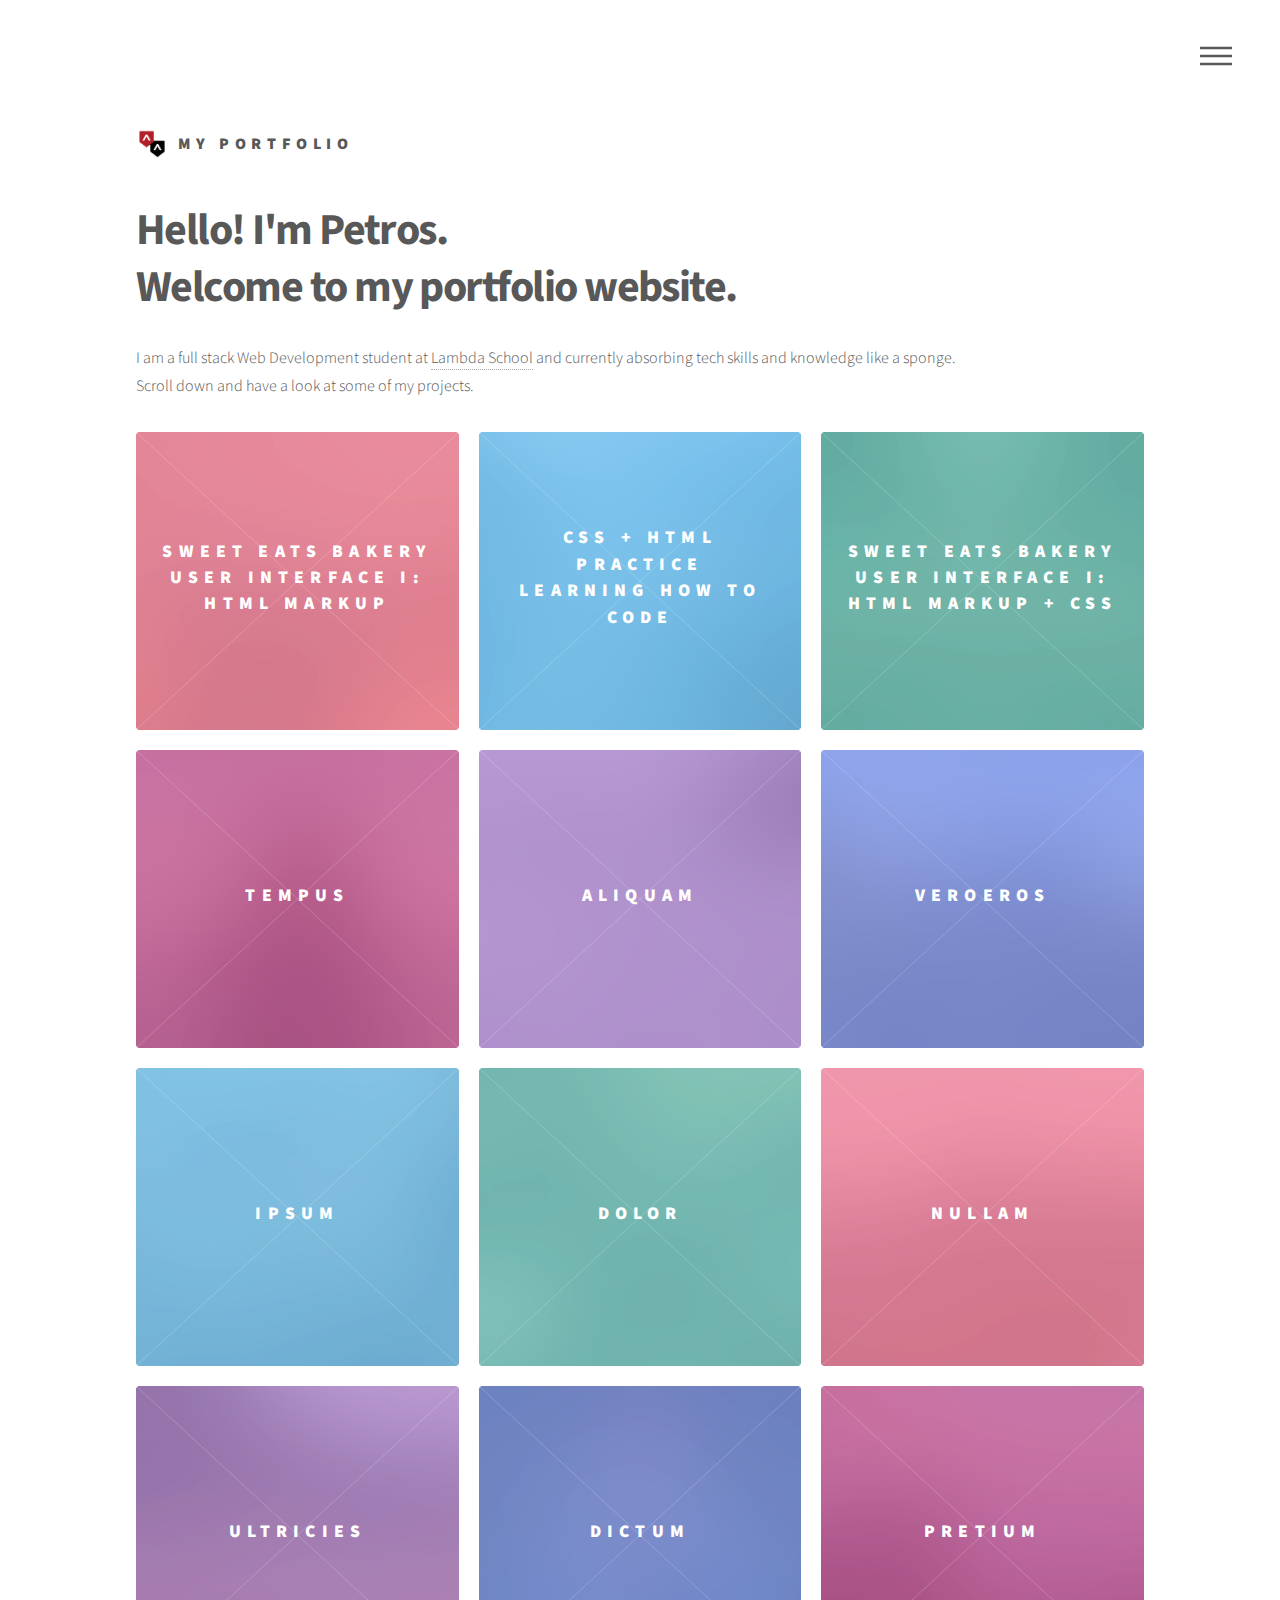
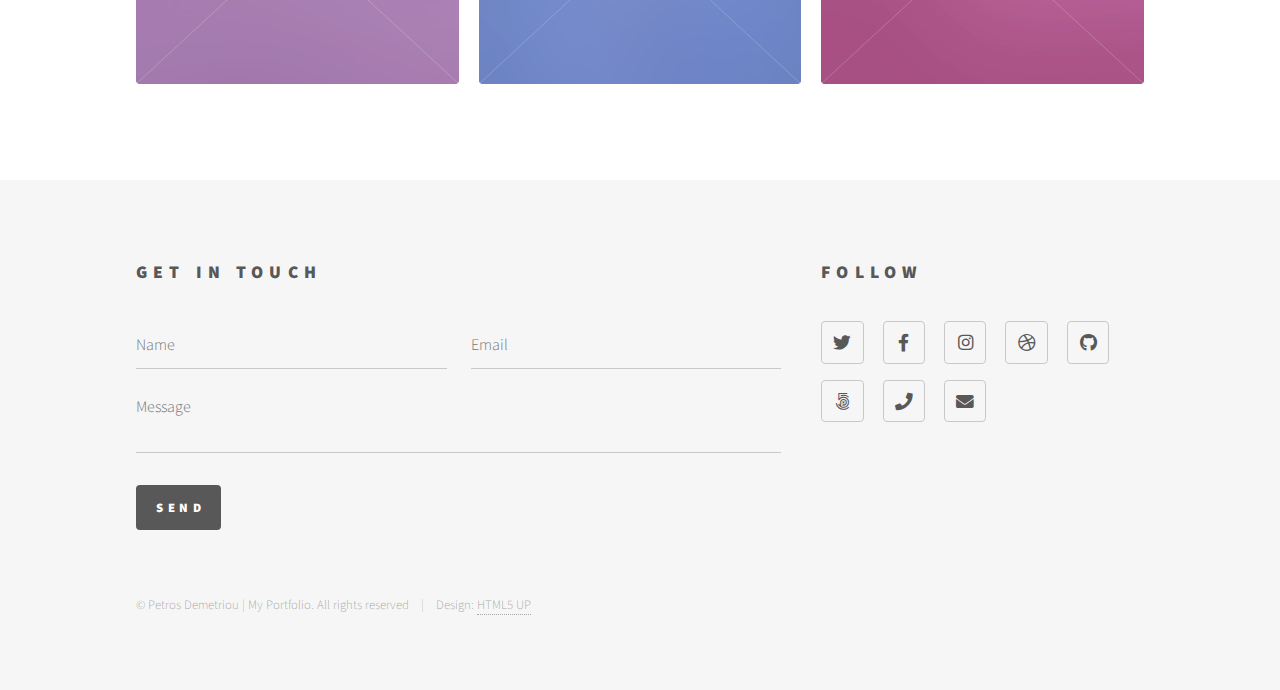
==== commit 2d63b952: "Portfolio Website partially finished" ====
--- a/project/index.html
+++ b/project/index.html
@@ -57,12 +57,12 @@
 							<section class="tiles">
 								<article class="style1">
 									<span class="image">
-										<img src="images/pic01.jpg" alt="" />
-									</span>
-									<a href="generic.html">
-										<h2>Magna</h2>
-										<div class="content">
-											<p>Sed nisl arcu euismod sit amet nisi lorem etiam dolor veroeros et feugiat.</p>
+										<img src="images/pic01.jpg" alt="Pink Image for Link" />
+									</span>
+									<a href="https://codepen.io/p_demetriou/pen/eYYEjJR" target="blank">
+										<h2>Sweet Eats Bakery<br>User Interface I: HTML Markup</h2>
+										<div class="content">
+											<p>One of my first projects at Λ.<br>Pretty simple HTML markup.</p>
 										</div>
 									</a>
 								</article>
@@ -70,10 +70,10 @@
 									<span class="image">
 										<img src="images/pic02.jpg" alt="" />
 									</span>
-									<a href="generic.html">
-										<h2>Lorem</h2>
-										<div class="content">
-											<p>Sed nisl arcu euismod sit amet nisi lorem etiam dolor veroeros et feugiat.</p>
+									<a href="https://codepen.io/p_demetriou/pen/YzzEXjE" target="blank">
+										<h2>CSS + HTML Practice<br>Learning how to code</h2>
+										<div class="content">
+											<p>Combination of HTML and CSS.<br>Practice makes perfect.<br>Still long way to go.</p>
 										</div>
 									</a>
 								</article>
@@ -81,10 +81,10 @@
 									<span class="image">
 										<img src="images/pic03.jpg" alt="" />
 									</span>
-									<a href="generic.html">
-										<h2>Feugiat</h2>
-										<div class="content">
-											<p>Sed nisl arcu euismod sit amet nisi lorem etiam dolor veroeros et feugiat.</p>
+									<a href="https://codepen.io/p_demetriou/pen/vYYJavY">
+										<h2>Sweet Eats Bakery<br>User Interface I: HTML Markup + CSS</h2>
+										<div class="content">
+											<p>Same project as the first one.<br>Slightly more beautiful &#128527;</p>
 										</div>
 									</a>
 								</article>
@@ -216,18 +216,18 @@
 							<section>
 								<h2>Follow</h2>
 								<ul class="icons">
-									<li><a href="#" class="icon brands style2 fa-twitter"><span class="label">Twitter</span></a></li>
-									<li><a href="#" class="icon brands style2 fa-facebook-f"><span class="label">Facebook</span></a></li>
-									<li><a href="#" class="icon brands style2 fa-instagram"><span class="label">Instagram</span></a></li>
-									<li><a href="#" class="icon brands style2 fa-dribbble"><span class="label">Dribbble</span></a></li>
-									<li><a href="#" class="icon brands style2 fa-github"><span class="label">GitHub</span></a></li>
-									<li><a href="#" class="icon brands style2 fa-500px"><span class="label">500px</span></a></li>
-									<li><a href="#" class="icon solid style2 fa-phone"><span class="label">Phone</span></a></li>
-									<li><a href="#" class="icon solid style2 fa-envelope"><span class="label">Email</span></a></li>
+									<li><a href="https://twitter.com/p_demetriou" class="icon brands style2 fa-twitter" target="blank"><span class="label">Twitter</span></a></li>
+									<li><a href="https://www.facebook.com/petros.demetriou.5" class="icon brands style2 fa-facebook-f" target="blank"><span class="label">Facebook</span></a></li>
+									<li><a href="https://www.instagram.com/petros_demetriu/" class="icon brands style2 fa-instagram" target="blank"><span class="label">Instagram</span></a></li>
+									<li><a href="https://dribbble.com/dimitriupe" class="icon brands style2 fa-dribbble" target="blank"><span class="label">Dribbble</span></a></li>
+									<li><a href="https://github.com/dimitriupe" class="icon brands style2 fa-github" target="blank"><span class="label">GitHub</span></a></li>
+									<li><a href="https://500px.com/dimitriupe" class="icon brands style2 fa-500px" target="blank"><span class="label">500px</span></a></li>
+									<li><a href="0035799340070" class="icon solid style2 fa-phone"><span class="label">Phone</span></a></li>
+									<li><a href="dimitriupe@gmail.com" class="icon solid style2 fa-envelope"><span class="label">Email</span></a></li>
 								</ul>
 							</section>
 							<ul class="copyright">
-								<li>&copy; Untitled. All rights reserved</li><li>Design: <a href="http://html5up.net">HTML5 UP</a></li>
+								<li>&copy; Petros Demetriou | My Portfolio. All rights reserved</li><li>Design: <a href="http://html5up.net">HTML5 UP</a></li>
 							</ul>
 						</div>
 					</footer>
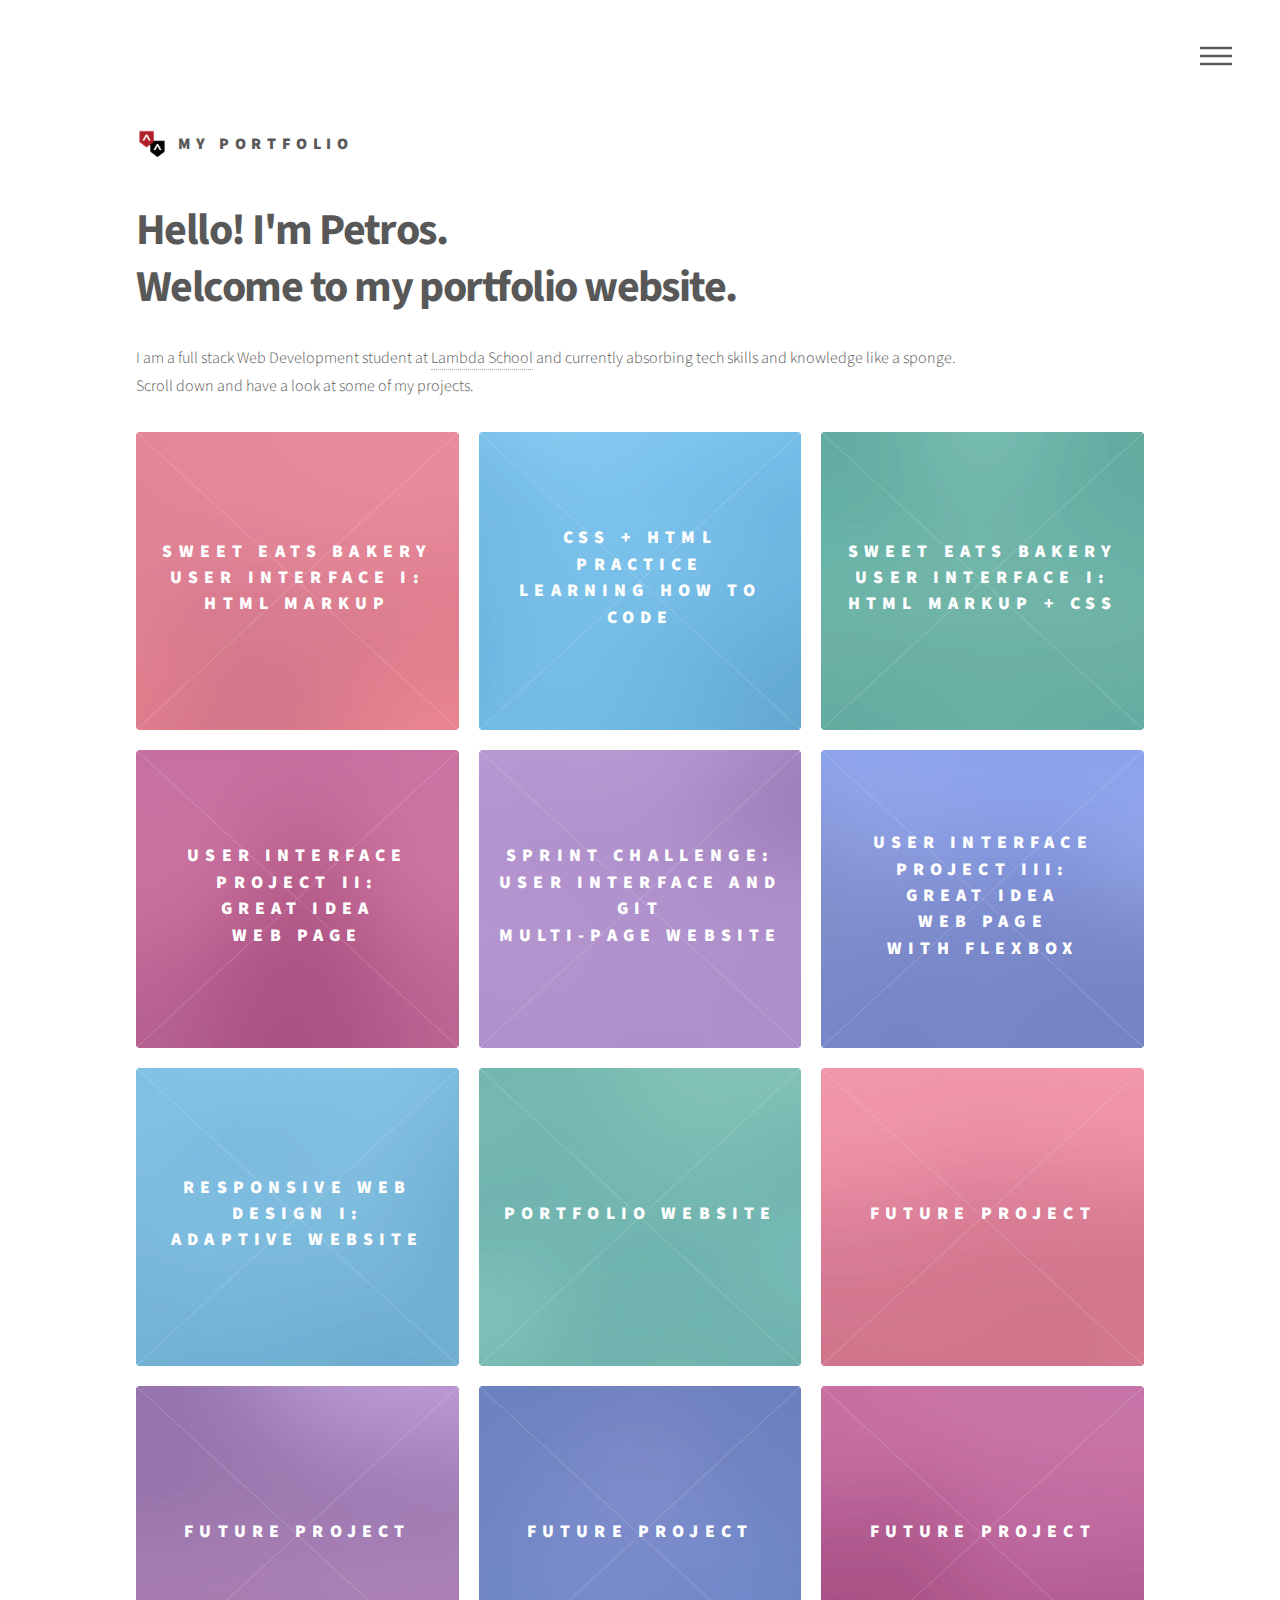
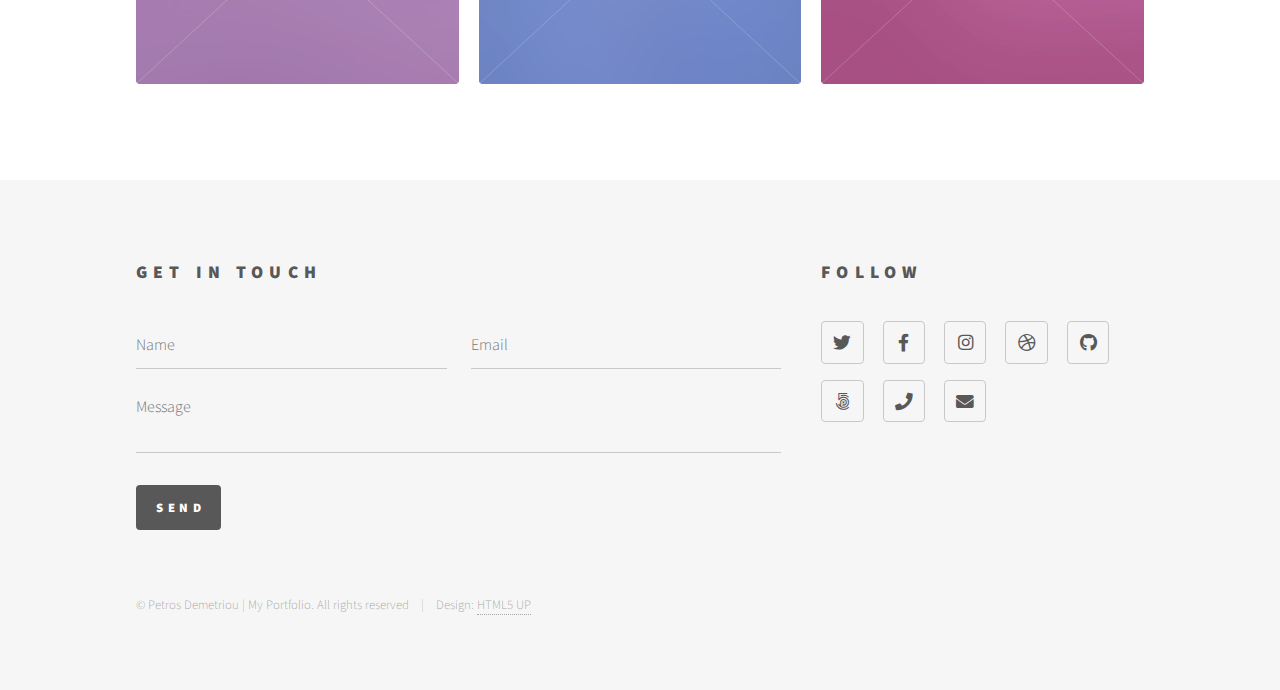
==== commit 7e84ecd0: "Finished the Portfolio Website project" ====
--- a/project/index.html
+++ b/project/index.html
@@ -42,7 +42,6 @@
 							<li><a href="index.html">Home</a></li>
 							<li><a href="generic.html">About</a></li>
 							<li><a href="generic.html">Work</a></li>
-							<!-- <li><a href="generic.html">Consequr</a></li> -->
 							<li><a href="elements.html">Contact</a></li>
 						</ul>
 					</nav>
@@ -68,7 +67,7 @@
 								</article>
 								<article class="style2">
 									<span class="image">
-										<img src="images/pic02.jpg" alt="" />
+										<img src="images/pic02.jpg" alt="Blue image for Link" />
 									</span>
 									<a href="https://codepen.io/p_demetriou/pen/YzzEXjE" target="blank">
 										<h2>CSS + HTML Practice<br>Learning how to code</h2>
@@ -79,9 +78,9 @@
 								</article>
 								<article class="style3">
 									<span class="image">
-										<img src="images/pic03.jpg" alt="" />
-									</span>
-									<a href="https://codepen.io/p_demetriou/pen/vYYJavY">
+										<img src="images/pic03.jpg" alt="Green image for Link" />
+									</span>
+									<a href="https://codepen.io/p_demetriou/pen/vYYJavY" target="blank">
 										<h2>Sweet Eats Bakery<br>User Interface I: HTML Markup + CSS</h2>
 										<div class="content">
 											<p>Same project as the first one.<br>Slightly more beautiful &#128527;</p>
@@ -90,100 +89,100 @@
 								</article>
 								<article class="style4">
 									<span class="image">
-										<img src="images/pic04.jpg" alt="" />
-									</span>
-									<a href="generic.html">
-										<h2>Tempus</h2>
-										<div class="content">
-											<p>Sed nisl arcu euismod sit amet nisi lorem etiam dolor veroeros et feugiat.</p>
+										<img src="images/pic04.jpg" alt="Dark Purple image for Link" />
+									</span>
+									<a href="https://github.com/dimitriupe/User-Interface/tree/Petros-Demetriou" target="blank">
+										<h2>User Interface Project II:<br>Great Idea<br> Web Page</h2>
+										<div class="content">
+											<p>I was given a picture of a website and<br> I had to create it from scratch.<br>Close enough.</p>
 										</div>
 									</a>
 								</article>
 								<article class="style5">
 									<span class="image">
-										<img src="images/pic05.jpg" alt="" />
-									</span>
-									<a href="generic.html">
-										<h2>Aliquam</h2>
-										<div class="content">
-											<p>Sed nisl arcu euismod sit amet nisi lorem etiam dolor veroeros et feugiat.</p>
+										<img src="images/pic05.jpg" alt="Light Purple image for Link" />
+									</span>
+									<a href="https://github.com/dimitriupe/Sprint-Challenge--User-Interface/tree/Petros-Demetriou" target="blank">
+										<h2>Sprint Challenge:<br>User Interface and Git<br>Multi-Page Website</h2>
+										<div class="content">
+											<p>My first Sprint challenge at Λ.<br>I had 3 hours to complete this project.<br>DONE</p>
 										</div>
 									</a>
 								</article>
 								<article class="style6">
 									<span class="image">
-										<img src="images/pic06.jpg" alt="" />
-									</span>
-									<a href="generic.html">
-										<h2>Veroeros</h2>
-										<div class="content">
-											<p>Sed nisl arcu euismod sit amet nisi lorem etiam dolor veroeros et feugiat.</p>
+										<img src="images/pic06.jpg" alt="Navy Blue Image for Link"/>
+									</span>
+									<a href="https://github.com/dimitriupe/UI-III-Flexbox/tree/Petros-Demetriou" target="blank">
+										<h2>User Interface Project III:<br>Great Idea<br> Web Page<br> With Flexbox</h2>
+										<div class="content">
+											<p>I had to revisit my Great Idea Web Page and refactor the whole CSS file by using flexbox.</p>
 										</div>
 									</a>
 								</article>
 								<article class="style2">
 									<span class="image">
-										<img src="images/pic07.jpg" alt="" />
-									</span>
-									<a href="generic.html">
-										<h2>Ipsum</h2>
-										<div class="content">
-											<p>Sed nisl arcu euismod sit amet nisi lorem etiam dolor veroeros et feugiat.</p>
+										<img src="images/pic07.jpg" alt="Skyblue Image for Link"/>
+									</span>
+									<a href="https://github.com/dimitriupe/responsive-web-design-I/tree/Petros-Demetriou" target="blank">
+										<h2>Responsive Web Design I:<br> Adaptive Website</h2>
+										<div class="content">
+											<p>Created an adaptive version<br> of the "Great Idea Web Page".<br>Design mock ups created for desktop, tablet, and mobile devices.</p>
 										</div>
 									</a>
 								</article>
 								<article class="style3">
 									<span class="image">
-										<img src="images/pic08.jpg" alt="" />
-									</span>
-									<a href="generic.html">
-										<h2>Dolor</h2>
-										<div class="content">
-											<p>Sed nisl arcu euismod sit amet nisi lorem etiam dolor veroeros et feugiat.</p>
+										<img src="images/pic08.jpg" alt="Light Green image for Link" />
+									</span>
+									<a href="https://github.com/dimitriupe/portfolio-website/tree/Petros-Demetriou" target="blank">
+										<h2>Portfolio Website</h2>
+										<div class="content">
+											<p>I had to create one.</p>
 										</div>
 									</a>
 								</article>
 								<article class="style1">
 									<span class="image">
-										<img src="images/pic09.jpg" alt="" />
-									</span>
-									<a href="generic.html">
-										<h2>Nullam</h2>
-										<div class="content">
-											<p>Sed nisl arcu euismod sit amet nisi lorem etiam dolor veroeros et feugiat.</p>
+										<img src="images/pic09.jpg" alt="Pink1 image for Link" />
+									</span>
+									<a href="generic.html">
+										<h2>Future project</h2>
+										<div class="content">
+											<p>Will be soon posted.</p>
 										</div>
 									</a>
 								</article>
 								<article class="style5">
 									<span class="image">
-										<img src="images/pic10.jpg" alt="" />
-									</span>
-									<a href="generic.html">
-										<h2>Ultricies</h2>
-										<div class="content">
-											<p>Sed nisl arcu euismod sit amet nisi lorem etiam dolor veroeros et feugiat.</p>
+										<img src="images/pic10.jpg" alt="Purple1 image for Link" />
+									</span>
+									<a href="generic.html">
+										<h2>Future project</h2>
+										<div class="content">
+											<p>Be patient. I will soon upload the link.</p>
 										</div>
 									</a>
 								</article>
 								<article class="style6">
 									<span class="image">
-										<img src="images/pic11.jpg" alt="" />
-									</span>
-									<a href="generic.html">
-										<h2>Dictum</h2>
-										<div class="content">
-											<p>Sed nisl arcu euismod sit amet nisi lorem etiam dolor veroeros et feugiat.</p>
+										<img src="images/pic11.jpg" alt="Light Blue image for Link" />
+									</span>
+									<a href="generic.html">
+										<h2>Future project</h2>
+										<div class="content">
+											<p>Same here.</p>
 										</div>
 									</a>
 								</article>
 								<article class="style4">
 									<span class="image">
-										<img src="images/pic12.jpg" alt="" />
-									</span>
-									<a href="generic.html">
-										<h2>Pretium</h2>
-										<div class="content">
-											<p>Sed nisl arcu euismod sit amet nisi lorem etiam dolor veroeros et feugiat.</p>
+										<img src="images/pic12.jpg" alt="Dark Purple image for Link" />
+									</span>
+									<a href="generic.html">
+										<h2>Future project</h2>
+										<div class="content">
+											<p>And here.</p>
 										</div>
 									</a>
 								</article>
--- a/project/assets/css/main.css
+++ b/project/assets/css/main.css
@@ -70,6 +70,14 @@
 	-webkit-appearance: none;
 	-ms-appearance: none;
 	appearance: none;
+}
+
+.profilepic {
+	display: flex;
+	justify-content: center;
+	transform: scale(0.5, 0.5);
+	margin-top: -90px;
+	margin-bottom: -100px;
 }
 
 /* Basic */
@@ -2361,7 +2369,8 @@
 			.image.main img {
 				width: 100%;
 			}
-
+		
+		
 			@media screen and (max-width: 736px) {
 
 				.image.main {
